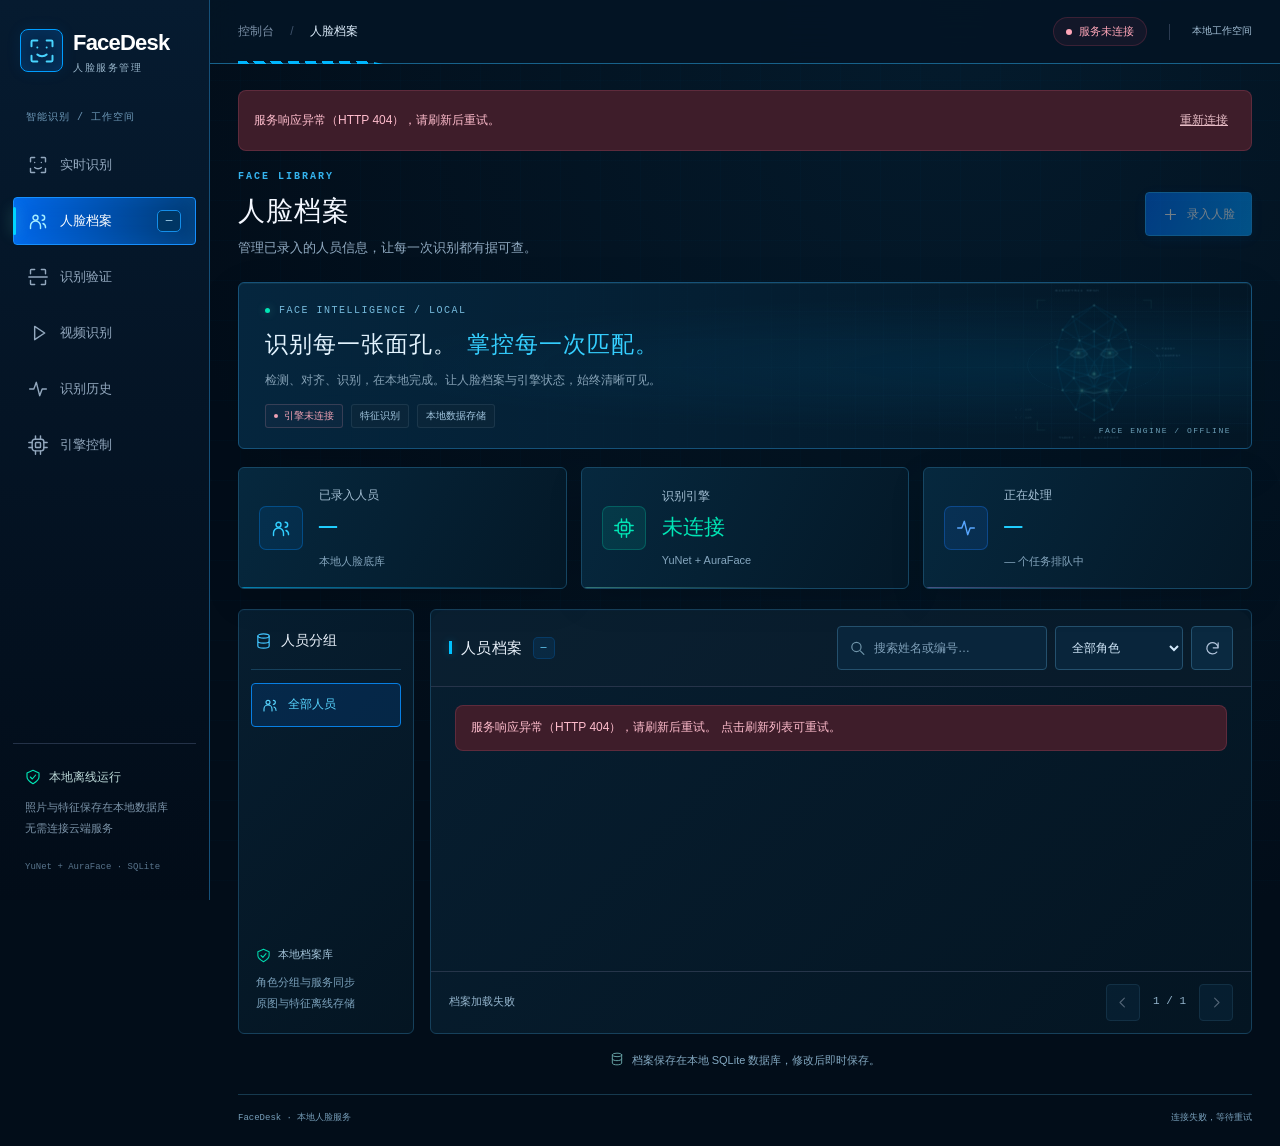
==== src/main/resources/static/index.html @ 6ed91e08 "feat: 完成人脸识别服务与视频实时录入功能" ====
<!doctype html>
<html lang="zh-CN">
<head>
  <meta charset="utf-8">
  <meta name="viewport" content="width=device-width, initial-scale=1">
  <meta name="color-scheme" content="dark">
  <title>FaceDesk · 人脸服务管理</title>
  <link rel="icon" href="data:image/svg+xml,%3Csvg xmlns='http://www.w3.org/2000/svg' viewBox='0 0 40 40'%3E%3Crect width='40' height='40' rx='12' fill='%230f766e'/%3E%3Cpath d='M10 16v-6h6m8 0h6v6m0 8v6h-6m-8 0h-6v-6' fill='none' stroke='white' stroke-width='3'/%3E%3C/svg%3E">
  <link rel="stylesheet" href="./styles.css">
  <link rel="stylesheet" href="./console.css">
  <link rel="stylesheet" href="./platform.css">
  <script src="./app.js" defer></script>
  <script src="./video.js" defer></script>
  <script src="./history.js" defer></script>
  <script src="./live.js" defer></script>
  <script src="./person.js" defer></script>
</head>
<body data-engine="CONNECTING">
<a class="skip-link" href="#main">跳转到主要内容</a>
<svg class="sprite" xmlns="http://www.w3.org/2000/svg" aria-hidden="true"><defs>
  <symbol id="i-face" viewBox="0 0 24 24"><path d="M8 3H4a1 1 0 0 0-1 1v4m13-5h4a1 1 0 0 1 1 1v4M3 16v4a1 1 0 0 0 1 1h4m8 0h4a1 1 0 0 0 1-1v-4M8 9h.01M16 9h.01M8 15c2 2 6 2 8 0"/></symbol>
  <symbol id="i-users" viewBox="0 0 24 24"><circle cx="9" cy="8" r="3"/><path d="M3 21v-3a6 6 0 0 1 12 0v3m2-16a3 3 0 0 1 0 6m1 4a5 5 0 0 1 3 5"/></symbol>
  <symbol id="i-chip" viewBox="0 0 24 24"><rect x="5" y="5" width="14" height="14" rx="3"/><path d="M9 1v4m6-4v4M9 19v4m6-4v4M1 9h4m-4 6h4m14-6h4m-4 6h4"/><rect x="9" y="9" width="6" height="6" rx="1"/></symbol>
  <symbol id="i-scan" viewBox="0 0 24 24"><path d="M8 3H4a1 1 0 0 0-1 1v4m13-5h4a1 1 0 0 1 1 1v4M3 16v4a1 1 0 0 0 1 1h4m8 0h4a1 1 0 0 0 1-1v-4M1 12h22"/></symbol>
  <symbol id="i-plus" viewBox="0 0 24 24"><path d="M12 5v14M5 12h14"/></symbol>
  <symbol id="i-search" viewBox="0 0 24 24"><circle cx="10.5" cy="10.5" r="6.5"/><path d="m16 16 5 5"/></symbol>
  <symbol id="i-refresh" viewBox="0 0 24 24"><path d="M20 11a8 8 0 1 0-2 6M20 4v7h-7"/></symbol>
  <symbol id="i-edit" viewBox="0 0 24 24"><path d="m16 3 5 5-12 12-6 1 1-6L16 3Zm-3 3 5 5"/></symbol>
  <symbol id="i-trash" viewBox="0 0 24 24"><path d="M3 6h18M9 6V3h6v3M5 6l1 15h12l1-15M10 10v7m4-7v7"/></symbol>
  <symbol id="i-upload" viewBox="0 0 24 24"><path d="M12 16V3m-5 5 5-5 5 5M4 16v5h16v-5"/></symbol>
  <symbol id="i-x" viewBox="0 0 24 24"><path d="m6 6 12 12M6 18 18 6"/></symbol>
  <symbol id="i-arrow" viewBox="0 0 24 24"><path d="m9 5 7 7-7 7"/></symbol>
  <symbol id="i-check" viewBox="0 0 24 24"><path d="m5 12 4 4L19 6"/></symbol>
  <symbol id="i-info" viewBox="0 0 24 24"><circle cx="12" cy="12" r="9"/><path d="M12 11v6m0-10h.01"/></symbol>
  <symbol id="i-pause" viewBox="0 0 24 24"><path d="M8 5v14m8-14v14"/></symbol>
  <symbol id="i-play" viewBox="0 0 24 24"><path d="m8 4 12 8-12 8V4Z"/></symbol>
  <symbol id="i-db" viewBox="0 0 24 24"><ellipse cx="12" cy="5" rx="8" ry="3"/><path d="M4 5v14c0 4 16 4 16 0V5M4 12c0 4 16 4 16 0"/></symbol>
  <symbol id="i-activity" viewBox="0 0 24 24"><path d="M2 12h5l3-8 4 16 3-8h5"/></symbol>
  <symbol id="i-shield" viewBox="0 0 24 24"><path d="m12 2 9 4v6c0 5-9 10-9 10S3 17 3 12V6l9-4Z"/><path d="m8 12 3 3 5-6"/></symbol>
  <symbol id="face-mesh" viewBox="0 0 240 270">
    <g class="mesh-contours"><path d="M120 18 78 40 58 66 47 100 48 140 58 185 84 223 120 244 156 223 182 185 192 140 193 100 182 66 162 40Z"/><path d="m78 40 42 29 42-29M58 66l33 21 29-18 29 18 33-21M47 100l36 10 8-23 29 12 29-12 8 23 36-10M48 140l35-30 16-2 21 22 21-22 16 2 35 30M48 140l32 21 28-6 12-25 12 25 28 6 32-21M58 185l22-24 15 25 25-8 25 8 15-25 22 24M84 223l11-37 25 19 25-19 11 37M84 223l36-18 36 18M120 244v-39M78 40l13 47M162 40l-13 47M83 110l-3 51M157 110l3 51M99 108l9 47M141 108l-9 47M108 155l12 23 12-23M80 161l40 17 40-17M58 66l62-48 62 48"/><path d="m48 140 60 15M192 140l-60 15M58 185l37 1M182 185l-37 1M91 87l8 21M149 87l-8 21M120 69v30l-21 9m21-9 21 9"/></g>
    <g class="mesh-eyes"><path d="m73 113 10-10 16 1 8 10-11 7-14-1Zm60 1 8-10 16-1 10 10-9 7-14 1Z"/><path d="m108 155 12 7 12-7m-37 31 25 5 25-5"/></g>
    <g class="mesh-landmarks"><circle cx="89" cy="112" r="3"/><circle cx="151" cy="112" r="3"/><circle cx="120" cy="153" r="3"/><circle cx="96" cy="186" r="3"/><circle cx="144" cy="186" r="3"/></g>
    <g class="mesh-points"><circle cx="120" cy="18" r="2"/><circle cx="78" cy="40" r="2"/><circle cx="162" cy="40" r="2"/><circle cx="58" cy="66" r="2"/><circle cx="182" cy="66" r="2"/><circle cx="47" cy="100" r="2"/><circle cx="193" cy="100" r="2"/><circle cx="48" cy="140" r="2"/><circle cx="192" cy="140" r="2"/><circle cx="58" cy="185" r="2"/><circle cx="182" cy="185" r="2"/><circle cx="84" cy="223" r="2"/><circle cx="156" cy="223" r="2"/><circle cx="120" cy="244" r="2"/><circle cx="120" cy="69" r="2"/><circle cx="91" cy="87" r="2"/><circle cx="149" cy="87" r="2"/><circle cx="80" cy="161" r="2"/><circle cx="160" cy="161" r="2"/><circle cx="120" cy="205" r="2"/></g>
  </symbol>
</defs></svg>
<aside class="sidebar">
  <a href="#faces" class="brand"><span class="brand-mark"><svg><use href="#i-face"/></svg></span><span>FaceDesk<small>人脸服务管理</small></span></a>
  <div class="nav-caption">智能识别 / 工作空间</div>
  <nav aria-label="主要导航">
    <a href="#live" data-route="live" class="nav-item"><svg><use href="#i-face"/></svg><span>实时识别</span></a>
    <a href="#faces" data-route="faces" class="nav-item active"><svg><use href="#i-users"/></svg><span>人脸档案</span><span class="nav-count" id="nav-count">—</span></a>
    <a href="#verify" data-route="verify" class="nav-item"><svg><use href="#i-scan"/></svg><span>识别验证</span></a>
    <a href="#video" data-route="video" class="nav-item"><svg><use href="#i-play"/></svg><span>视频识别</span></a>
    <a href="#history" data-route="history" class="nav-item"><svg><use href="#i-activity"/></svg><span>识别历史</span></a>
    <a href="#engine" data-route="engine" class="nav-item"><svg><use href="#i-chip"/></svg><span>引擎控制</span></a>
  </nav>
  <div class="sidebar-foot"><div class="offline-mark"><svg><use href="#i-shield"/></svg><strong>本地离线运行</strong></div><p>照片与特征保存在本地数据库<br>无需连接云端服务</p><span class="version"><span data-engine-label>YuNet + AuraFace</span> · SQLite</span></div>
</aside>
<div class="workspace">
  <header class="topbar"><div class="breadcrumb">控制台 <span>/</span> <strong id="breadcrumb-name">人脸档案</strong></div><div class="topbar-right"><span id="connection" class="badge neutral"><i></i>正在连接</span><span class="local-label">本地工作空间</span></div></header>
  <main id="main" tabindex="-1">
    <div id="connection-error" class="notice error" role="alert" hidden><span id="connection-error-text"></span><button class="text-btn" id="retry-connection">重新连接</button></div>
    <section id="view-faces" class="view">
      <div class="page-heading"><div><div class="eyebrow">FACE LIBRARY</div><h1>人脸档案</h1><p>管理已录入的人员信息，让每一次识别都有据可查。</p></div><button class="btn primary" id="add-face"><svg><use href="#i-plus"/></svg>录入人脸</button></div>
      <section class="signal-deck" aria-label="本地人脸识别系统概览">
        <div class="signal-copy"><span class="signal-kicker"><i></i> FACE INTELLIGENCE / LOCAL</span><h2>识别每一张面孔。<br><span>掌控每一次匹配。</span></h2><p>检测、对齐、识别，在本地完成。<br>让人脸档案与引擎状态，始终清晰可见。</p><div class="signal-tags"><span><b></b><span id="hero-engine-state">正在连接引擎</span></span><span><span id="hero-dimensions">特征识别</span></span><span>本地数据存储</span></div></div>
        <div class="mesh-figure" aria-hidden="true"><div class="mesh-orbit orbit-one"></div><div class="mesh-orbit orbit-two"></div><div class="mesh-axis"></div><div class="mesh-brackets"></div><svg class="face-wire"><use href="#face-mesh"/></svg><div class="mesh-scan"></div><span class="mesh-label label-top">BIOMETRIC MESH</span><span class="mesh-label label-side">5-POINT<br>ALIGNMENT</span><span class="mesh-label label-bottom">YuNet <b>→</b> <span data-recognizer-label>AuraFace</span></span><span class="mesh-coordinate">X / 128<br>Y / 128</span></div>
        <span class="signal-corner" aria-hidden="true">FACE ENGINE / OFFLINE</span>
      </section>
      <div class="stats-grid">
        <article class="stat-card"><span class="stat-icon"><svg><use href="#i-users"/></svg></span><div><span class="stat-label">已录入人员</span><strong id="stat-total">—</strong><small>本地人脸底库</small></div></article>
        <article class="stat-card"><span class="stat-icon teal"><svg><use href="#i-chip"/></svg></span><div><span class="stat-label">识别引擎</span><strong class="stat-text" id="stat-state">连接中</strong><small><span data-engine-label>YuNet + AuraFace</span></small></div></article>
        <article class="stat-card"><span class="stat-icon blue"><svg><use href="#i-activity"/></svg></span><div><span class="stat-label">正在处理</span><strong id="stat-active">—</strong><small><span id="stat-queued">—</span> 个任务排队中</small></div></article>
      </div>
      <div class="archive-workbench">
      <aside class="archive-groups panel" aria-label="人员角色分组"><div class="group-heading"><svg><use href="#i-db"/></svg><h2>人员分组</h2></div><div id="group-filters"><button class="group-button active" type="button" data-role="" aria-pressed="true"><svg><use href="#i-users"/></svg>全部人员</button></div><div class="group-note"><svg><use href="#i-shield"/></svg><strong>本地档案库</strong><p>角色分组与服务同步<br>原图与特征离线存储</p></div></aside>
      <section class="library panel" aria-label="人员列表">
        <div class="panel-toolbar"><div class="panel-title"><h2>人员档案</h2><span id="list-count" class="count-chip">—</span></div><div class="filters"><label class="search-field"><svg><use href="#i-search"/></svg><span class="sr-only">搜索姓名或编号</span><input id="face-search" type="search" placeholder="搜索姓名或编号…" maxlength="128"></label><label><span class="sr-only">筛选角色</span><select id="role-filter"><option value="">全部角色</option></select></label><button class="btn icon-btn" id="refresh-faces" aria-label="刷新人员列表" title="刷新列表"><svg><use href="#i-refresh"/></svg></button></div></div>
        <div id="face-list-error" class="notice error" role="alert" hidden></div>
        <div id="face-grid" class="face-grid" aria-live="polite" aria-busy="true"></div>
        <div id="face-empty" class="empty-state" hidden><span class="empty-symbol"><svg><use href="#i-users"/></svg></span><h3 id="empty-title">还没有人脸档案</h3><p id="empty-copy">录入一张清晰的单人照片，建立第一份人员档案。</p><button class="btn primary" id="empty-add"><svg><use href="#i-plus"/></svg>录入第一张人脸</button></div>
        <div class="pagination"><span id="page-summary">正在加载档案…</span><div><button class="btn icon-btn" id="prev-page" aria-label="上一页" disabled><svg class="rotate"><use href="#i-arrow"/></svg></button><span id="page-number">1 / 1</span><button class="btn icon-btn" id="next-page" aria-label="下一页" disabled><svg><use href="#i-arrow"/></svg></button></div></div>
      </section>
      </div>
      <div class="bottom-note"><svg><use href="#i-db"/></svg>档案保存在本地 SQLite 数据库，修改后即时保存。</div>
    </section>
    <section id="view-engine" class="view" hidden>
      <div class="page-heading"><div><div class="eyebrow">ENGINE CENTER</div><h1>引擎控制</h1><p>查看服务运行状态，管理识别任务与本地模型。</p></div><button class="btn" id="refresh-engine"><svg><use href="#i-refresh"/></svg>刷新状态</button></div>
      <div class="engine-layout">
        <section class="panel engine-main"><div class="engine-hero"><span class="engine-emblem"><svg><use href="#i-chip"/></svg></span><div><span class="eyebrow">RECOGNITION ENGINE</span><h2><span data-engine-label>YuNet + AuraFace</span></h2><p>人脸检测 · 五点对齐 · 特征识别</p></div><span id="engine-state-badge" class="badge neutral">连接中</span></div><div class="engine-description"><h3 id="engine-state-title">正在读取引擎状态</h3><p id="engine-state-description">状态会每 5 秒自动更新。</p></div><div id="engine-last-error" class="notice error" hidden></div><div class="engine-actions"><button class="btn primary" id="toggle-engine" disabled><svg><use href="#i-pause"/></svg><span>暂停识别</span></button><button class="btn" id="reload-engine" disabled><svg><use href="#i-refresh"/></svg>重载模型</button></div><div class="soft-note"><svg><use href="#i-info"/></svg><span>暂停会停止接收新的识别任务，已有任务完成后进入暂停状态。查询、编辑姓名和删除档案仍可使用。</span></div><div class="engine-timestamps"><span>服务启动 <strong id="engine-started">—</strong></span><span>状态更新 <strong id="engine-changed">—</strong></span></div></section>
        <section class="panel workload"><div class="section-heading"><h2>任务负载</h2><span class="live-label"><i></i>实时</span></div><div class="load-numbers"><div><strong id="engine-active">—</strong><span>正在处理</span></div><div><strong id="engine-queued">—</strong><span>等待处理</span></div></div><div class="load-label"><span>推理实例使用</span><strong id="worker-count">—</strong></div><div class="load-track"><div id="worker-load"></div></div><dl class="compact-details"><div><dt>在途任务上限</dt><dd id="engine-limit">—</dd></div><div><dt>本次启动已完成任务</dt><dd id="engine-completed">—</dd></div><div><dt>底库人员</dt><dd id="engine-people">—</dd></div></dl></section>
        <section class="panel configuration"><div class="section-heading"><h2>识别策略</h2><span class="subtle">当前配置</span></div><div class="config-values"><div><span>最低相似度</span><strong id="engine-threshold">—</strong></div><div><span>候选最小分差</span><strong id="engine-margin">—</strong></div><div><span>最小人脸短边</span><strong id="engine-min-size">—</strong></div></div><p class="section-note">只接受满足阈值、且与第二名分差足够大的唯一候选。多人照片会被拒绝。</p></section>
        <section class="panel model-details"><div class="section-heading"><h2>模型与存储</h2><span class="count-chip">离线</span></div><dl class="compact-details"><div><dt>检测模型</dt><dd id="detector-model">—</dd></div><div><dt>识别模型</dt><dd id="recognizer-model">—</dd></div><div><dt>数据库</dt><dd id="database-path">—</dd></div></dl><details class="fingerprint"><summary>查看模型指纹</summary><code id="feature-space">—</code></details></section>
      </div>
    </section>
    <section id="view-verify" class="view" hidden>
      <div class="page-heading"><div><div class="eyebrow">IDENTITY CHECK</div><h1>识别验证</h1><p>上传一张照片，检索本地底库中的匹配人员。</p></div><span class="badge neutral">1:N 人脸识别</span></div>
      <div class="verify-layout"><form id="verify-form" class="panel verify-panel"><div class="section-heading"><h2>待识别照片</h2></div><label class="upload-zone verify-upload" id="verify-upload" for="verify-file"><img id="verify-preview" alt="待识别照片预览" hidden><span class="upload-content"><span class="upload-icon"><svg><use href="#i-upload"/></svg></span><strong>选择或拖入一张照片</strong><small>JPG / PNG，最大 10 MB，照片中仅有一张脸</small></span><input type="file" id="verify-file" accept="image/jpeg,image/png"></label><label class="field">检索角色<select id="verify-role"><option value="">全部角色</option></select></label><div id="verify-error" class="notice error" role="alert" hidden></div><button class="btn primary full" id="verify-submit" type="submit"><svg><use href="#i-scan"/></svg>开始识别</button><p class="section-note">相似度阈值使用服务端当前配置。照片仅用于本次验证，不会录入底库。</p></form><section class="panel verify-result-panel"><div class="section-heading"><h2>识别结果</h2><span id="verify-duration" class="subtle"></span></div><div id="verify-result" class="result-placeholder"><span class="empty-symbol"><svg><use href="#i-scan"/></svg></span><h3>等待开始识别</h3><p>选择照片后，匹配结果会显示在这里。</p></div></section></div>
    </section>
    <section id="view-video" class="view" hidden>
      <div class="page-heading"><div><div class="eyebrow">VIDEO / MULTI-FACE RECOGNITION</div><h1>视频人脸识别工作台</h1><p>逐帧检测多人画面，提取人脸抓拍并检索本地人员底库。</p></div><span class="badge neutral">本地离线处理</span></div>
      <div class="video-layout">
        <section class="panel video-monitor"><div class="section-heading"><h2>视频预览</h2><span class="subtle">VIDEO SOURCE</span></div>
          <div class="video-stage"><video id="video-preview" controls preload="metadata" playsinline aria-label="待识别视频预览"></video><canvas id="video-overlay" aria-hidden="true"></canvas><div id="video-placeholder"><svg><use href="#i-play"/></svg><strong>选择一段视频，开始发现每一张面孔</strong><p>逐帧处理 · 多人检测 · 本地底库匹配</p></div></div>
          <form id="video-form"><label class="field">视频文件<input id="video-file" type="file" accept="video/*,.avi,.mp4,.mov,.mkv,.webm" required></label><label class="field">检索角色<select id="video-role"><option value="">全部角色</option></select></label><div class="video-actions"><button class="btn primary" id="video-start" type="submit"><svg><use href="#i-scan"/></svg>开始逐帧识别</button><button class="btn" id="video-cancel" type="button" disabled>取消处理</button></div></form>
          <div id="video-error" class="notice error" role="alert" hidden></div>
          <p class="section-note">最大 500 MB，单任务最长处理 30 分钟。支持格式取决于本机解码器；无法解码时请转换为 MJPEG AVI。不会自动录入底库。</p>
        </section>
        <aside class="panel video-overview"><div class="section-heading"><h2>处理概览</h2><span class="badge neutral" id="video-state">等待上传</span></div><p id="video-filename" class="video-filename">尚未选择视频</p><div class="video-progress-copy"><span id="video-progress-label" role="status" aria-live="polite">选择视频后开始识别</span><strong id="video-progress-value">—</strong></div><progress id="video-progress" value="0" max="100" aria-label="视频识别进度"></progress><div class="video-metrics"><div><span>已处理帧数</span><strong id="video-frames">0</strong></div><div><span>检测人脸次数</span><strong id="video-total">0</strong></div><div><span>匹配成功次数</span><strong id="video-matched">0</strong></div><div><span>已匹配人员数</span><strong id="video-people">0</strong></div><div><span>未匹配次数</span><strong id="video-unknown">0</strong></div><div><span>人脸过小次数</span><strong id="video-small">0</strong></div></div><div class="soft-note"><svg><use href="#i-info"/></svg><span>同一人在不同帧重复出现会保留每次抓拍。过小人脸仅保留抓拍；遮挡、模糊或侧脸可能漏检，无法保证找出视频中的所有人脸。</span></div><p class="section-note">最近 4 个任务的结果临时保留，完成后 1 小时清理，重启服务后失效。请及时导出。</p></aside>
      </div>
      <section class="panel video-results"><div class="panel-toolbar"><div class="panel-title"><h2>人脸抓拍与匹配结果</h2><span class="count-chip" id="video-result-count">0 次</span></div><div class="video-actions"><button class="btn" id="video-retry" type="button" hidden>刷新任务</button><a class="btn" id="video-export" hidden download="video-faces.csv"><svg><use href="#i-upload"/></svg>导出 CSV</a></div></div><p class="section-note video-results-note">按视频时间顺序展示每次检测。点击时间点可定位原视频；未匹配抓拍可点击“录入档案”。历史结果保留当时的识别判定。</p><div id="video-results-empty" class="empty-state"><span class="empty-symbol"><svg><use href="#i-scan"/></svg></span><h3>等待人脸抓拍</h3><p>处理开始后，这里会显示检测到的人脸和识别结果。</p></div><div id="video-result-grid" class="video-result-grid" aria-live="polite"></div><div class="pagination"><span id="video-page-summary">暂无结果</span><div><button class="btn icon-btn" id="video-prev" aria-label="上一页抓拍" disabled><svg class="rotate"><use href="#i-arrow"/></svg></button><span id="video-page">1 / 1</span><button class="btn icon-btn" id="video-next" aria-label="下一页抓拍" disabled><svg><use href="#i-arrow"/></svg></button></div></div></section>
    </section>
    <section id="view-history" class="view" hidden>
      <div class="page-heading"><div><div class="eyebrow">RECOGNITION / EVENT ARCHIVE</div><h1>识别历史</h1><p>回溯照片与视频识别，保留每一次匹配的现场与结果。</p></div><button class="btn" id="history-refresh" type="button"><svg><use href="#i-refresh"/></svg>刷新记录</button></div>
      <div class="history-stats"><article class="stat-card"><div><span class="stat-label">筛选范围内记录</span><strong id="history-total">—</strong></div><svg><use href="#i-db"/></svg></article><article class="stat-card"><div><span class="stat-label">匹配成功</span><strong id="history-matched">—</strong></div><svg><use href="#i-check"/></svg></article><article class="stat-card"><div><span class="stat-label">未匹配 / 无可识别人脸</span><strong id="history-unmatched">—</strong></div><svg><use href="#i-scan"/></svg></article><article class="stat-card"><div><span class="stat-label">识别或任务异常</span><strong id="history-errors">—</strong></div><svg><use href="#i-info"/></svg></article></div>
      <section class="panel"><form id="history-filters" class="history-filters"><label class="field">开始时间<input type="datetime-local" id="history-from"></label><label class="field">结束时间<input type="datetime-local" id="history-to"></label><label class="field">识别来源<select id="history-source"><option value="">全部来源</option><option value="IMAGE">照片识别</option><option value="VIDEO">视频识别</option></select></label><label class="field">识别结果<select id="history-status"><option value="">全部结果</option><option value="MATCHED">已匹配</option><option value="UNKNOWN">未匹配</option><option value="TOO_SMALL">人脸过小</option><option value="NO_FACE">未检测到人脸</option><option value="ERROR">识别异常</option><option value="PROCESSING">任务处理中</option><option value="COMPLETED">任务完成</option><option value="CANCELLED">任务已取消</option></select></label><label class="field history-search">人员 / 视频文件<input id="history-search" type="search" maxlength="128" placeholder="搜索姓名、编号或文件名"></label><input type="hidden" id="history-task"><div class="history-filter-actions"><button class="btn primary" id="history-query" type="submit"><svg><use href="#i-search"/></svg>查询</button><button class="btn" id="history-reset" type="button">重置</button><button class="btn" id="history-export" type="button"><svg><use href="#i-upload"/></svg>导出 CSV</button></div></form><div id="history-task-scope" class="history-scope" hidden><span>正在查看同一视频任务的记录</span><button class="btn" id="history-clear-task" type="button">退出任务筛选</button></div>
        <div id="history-error" class="notice error history-notice" role="alert" hidden></div><div id="history-loading" class="history-loading" role="status" hidden>正在读取识别历史…</div>
        <div class="history-table-scroll"><table class="history-table"><caption class="sr-only">识别历史记录，按识别发生时间倒序排列</caption><thead><tr><th scope="col">识别时间</th><th scope="col">来源</th><th scope="col">人脸抓拍</th><th scope="col">人员信息</th><th scope="col">识别结果</th><th scope="col">相似度</th><th scope="col">操作</th></tr></thead><tbody id="history-rows"></tbody></table></div><div class="empty-state" id="history-empty" hidden><span class="empty-symbol"><svg><use href="#i-activity"/></svg></span><h3>暂无识别记录</h3><p>新增照片或视频识别后会自动保存记录；也可以调整筛选条件。</p></div><div class="pagination"><span id="history-summary">等待查询</span><div><button class="btn icon-btn" id="history-prev" type="button" aria-label="上一页历史记录" disabled><svg class="rotate"><use href="#i-arrow"/></svg></button><span id="history-page">1 / 1</span><button class="btn icon-btn" id="history-next" type="button" aria-label="下一页历史记录" disabled><svg><use href="#i-arrow"/></svg></button></div></div>
      </section><p class="section-note history-note">历史保存在本地 SQLite，服务重启后仍保留。视频任务概览与逐帧人脸检测分别记账；同一人会有多次抓拍。旧版本的识别结果无法补录。</p>
    </section>
    <section id="view-live" class="view" hidden>
      <div class="page-heading"><div><div class="eyebrow">LIVE VISION / CAMERA WORKSPACE</div><h1>实时摄像头识别</h1><p>连接 USB 或 RTSP 摄像头，在实时画面中检测并识别多张人脸。</p></div><span class="badge neutral" id="live-state"><i></i>未连接</span></div>
      <div class="live-layout"><section class="panel live-monitor"><div class="section-heading"><h2 id="live-monitor-name">摄像头画面</h2><span class="live-label"><i></i><span id="live-frame-label">等待摄像头</span></span></div><div class="live-stage" id="live-stage"><video id="live-usb-video" autoplay muted playsinline aria-label="USB 摄像头实时画面" hidden></video><img id="live-rtsp-image" alt="RTSP 摄像头最新识别画面" hidden><canvas id="live-overlay" aria-hidden="true"></canvas><div class="live-placeholder" id="live-placeholder"><svg><use href="#i-scan"/></svg><h3>让每一张面孔，即时可见</h3><p>选择摄像头来源，开始实时人脸识别</p><span>USB CAMERA / RTSP STREAM</span></div></div><div class="live-monitor-footer"><span id="live-timestamp">尚未接收画面</span><span>USB 目标 10 帧/秒 · RTSP 2 帧/秒 · 不积压旧帧</span></div><div id="live-error" class="notice error" role="alert" hidden></div></section>
      <aside class="panel live-controls"><div class="section-heading"><h2>摄像头连接</h2><span class="subtle">SOURCE CONFIG</span></div><form id="live-form"><fieldset class="live-source-options"><legend class="sr-only">摄像头来源</legend><label><input type="radio" name="live-source" value="USB" checked><span><svg><use href="#i-chip"/></svg>USB 摄像头</span></label><label><input type="radio" name="live-source" value="RTSP"><span><svg><use href="#i-activity"/></svg>RTSP 摄像头</span></label></fieldset><label class="field">摄像头名称<input id="live-name" maxlength="64" placeholder="例如：入口摄像头" autocomplete="off"></label><div id="live-usb-settings"><label class="field">本机视频设备<select id="live-device"><option value="">默认摄像头</option></select></label><button class="text-btn live-devices-refresh" type="button" id="live-refresh-devices">刷新设备列表</button><p class="section-note">连接打开网页的电脑上的 USB 摄像头。首次启动时，请允许浏览器访问摄像头。</p></div><div id="live-rtsp-settings" hidden><label class="field">RTSP 地址<input type="password" id="live-rtsp-url" maxlength="2048" placeholder="rtsp://用户名:密码@摄像头IP:554/路径" autocomplete="off" spellcheck="false"></label><button type="button" class="text-btn" id="live-show-url" aria-pressed="false">显示地址</button><p class="section-note">直接输入摄像头的 RTSP 地址，由服务器通过 TCP 连接。特殊字符需 URL 编码，连接地址不写入历史。</p><p class="live-decoder" id="live-decoder-status">服务器解码器：等待检查</p></div><label class="field">检索角色<select id="live-role"><option value="">全部角色</option></select></label><div class="live-actions"><button class="btn primary full" id="live-start" type="submit"><svg><use href="#i-play"/></svg>连接并开始识别</button><button class="btn full" id="live-stop" type="button" disabled><svg><use href="#i-pause"/></svg>停止识别</button></div></form><div class="soft-note"><svg><use href="#i-shield"/></svg><span>同一已知人员每 10 秒至多保存一次抓拍；未匹配人脸按画面分区采样保存。离开此工作台会停止连接。</span></div><a class="live-history-link" href="#history">查看识别历史 <span>↗</span></a></aside></div>
      <div class="live-stats"><article class="stat-card"><div><span class="stat-label">已识别画面</span><strong id="live-frames">0</strong></div><svg><use href="#i-play"/></svg></article><article class="stat-card"><div><span class="stat-label">检测人脸次数</span><strong id="live-faces">0</strong></div><svg><use href="#i-users"/></svg></article><article class="stat-card"><div><span class="stat-label">匹配成功次数</span><strong id="live-matched">0</strong></div><svg><use href="#i-check"/></svg></article><article class="stat-card"><div><span class="stat-label">已存历史抓拍</span><strong id="live-history-count">0</strong></div><svg><use href="#i-db"/></svg></article></div>
      <section class="panel live-captures"><div class="panel-toolbar"><div class="panel-title"><h2>实时人脸抓拍</h2><span class="count-chip">最近 12 次检测</span></div><span class="subtle">匹配分数为余弦相似度</span></div><p class="section-note video-results-note">未匹配抓拍可点击“录入档案”。悬停或聚焦抓拍列表时暂停列表更新，实时识别继续。</p><div class="empty-state" id="live-captures-empty"><span class="empty-symbol"><svg><use href="#i-face"/></svg></span><h3>等待人脸进入画面</h3><p>摄像头连接后，这里会显示实时抓拍与匹配结果。</p></div><div id="live-capture-grid" class="video-result-grid"></div></section><p class="section-note live-note">USB 访问要求 HTTPS 或 localhost。实际识别频率取决于推理耗时与网络；RTSP 显示最新已识别画面。遮挡、模糊或人脸过小可能导致漏检。</p>
    </section>
    <section class="view" id="view-person" hidden><div class="page-heading"><div><div class="eyebrow">PERSON / REFERENCE LIBRARY</div><h1 id="person-title">人员档案详情</h1><p>查看档案与关联识别记录，补充不同角度、光照的参考照片。</p></div><a class="btn" href="#faces">返回档案列表</a></div><div class="notice error" id="person-error" role="alert" hidden></div><div id="person-content" hidden><div class="person-layout"><section class="panel person-portrait"><div class="section-heading"><h2>档案主照片</h2><button class="btn" id="person-edit" type="button">编辑档案</button></div><img id="person-image" alt="人员档案主照片"><div class="person-face-crop"><canvas id="person-crop" hidden></canvas><p id="person-crop-note">正在读取人脸区域…</p></div></section><section class="panel person-metadata"><div class="section-heading"><h2>档案信息</h2><span class="badge neutral" id="person-sample-count">—</span></div><dl id="person-fields"></dl><div class="soft-note"><svg><use href="#i-info"/></svg><span>建议补充 2～4 张同一人员的清晰照片，覆盖正脸、轻微侧脸及当前摄像头光照。每张须单人、无遮挡；不会降低匹配阈值。</span></div></section></div><section class="panel person-references"><div class="panel-toolbar"><div class="panel-title"><h2>附加参考照片</h2></div><form id="person-reference-form"><label><span class="sr-only">选择参考照片</span><input id="person-reference-file" type="file" accept="image/jpeg,image/png" required></label><button class="btn primary" id="person-reference-submit" type="submit">添加参考照片</button></form></div><p class="section-note person-note">含主照片最多 5 张。新增照片须通过单人检测及与已有样本的相似度校验；更换主照片会清空附加照片。</p><div id="person-reference-grid" class="person-reference-grid"></div></section><section class="panel person-history"><div class="panel-toolbar"><div class="panel-title"><h2>关联识别历史</h2></div><span class="subtle">按角色与编号精确关联</span></div><div id="person-history-rows"></div><div class="pagination"><span id="person-history-summary">—</span><div><button class="btn" id="person-history-prev" type="button">上一页</button><span id="person-history-page">—</span><button class="btn" id="person-history-next" type="button">下一页</button></div></div></section></div></section>
    <footer class="page-footer"><span>FaceDesk · 本地人脸服务</span><span id="last-sync">等待服务连接</span></footer>
  </main>
</div>
<dialog id="face-dialog" aria-labelledby="face-dialog-title"><form id="face-form"><div class="dialog-heading"><div><div class="eyebrow">PERSON PROFILE</div><h2 id="face-dialog-title">录入人脸</h2></div><button type="button" class="btn icon-btn" data-close="face-dialog" aria-label="关闭录入窗口"><svg><use href="#i-x"/></svg></button></div><div class="dialog-body"><label class="upload-zone profile-upload" id="profile-upload" for="profile-file"><img id="profile-preview" alt="人员照片预览" hidden><span class="upload-content"><span class="upload-icon"><svg><use href="#i-upload"/></svg></span><strong>上传人脸照片</strong><small>JPG / PNG · 最大 10 MB</small></span><input type="file" id="profile-file" accept="image/jpeg,image/png"></label><div class="profile-fields"><label class="field">姓名<input id="profile-name" name="name" maxlength="128" placeholder="输入人员姓名" autocomplete="off"></label><label class="field">人员角色 <span class="required">*</span><select id="profile-role" name="role" required></select></label><label class="field">人员编号 <span class="required">*</span><input id="profile-code" name="code" required maxlength="128" placeholder="输入唯一编号" autocomplete="off"></label><p id="profile-hint" class="section-note">使用清晰的单人照片。同角色、同编号会更新已有档案。</p></div></div><div id="profile-error" class="notice error" role="alert" hidden></div><div class="dialog-footer"><button type="button" class="btn" data-close="face-dialog">取消</button><button class="btn primary" type="submit" id="profile-submit">保存档案</button></div></form></dialog>
<dialog id="confirm-dialog" class="confirm-dialog" aria-labelledby="confirm-title"><div class="dialog-heading"><h2 id="confirm-title">确认操作</h2><button class="btn icon-btn" data-close="confirm-dialog" aria-label="关闭确认窗口"><svg><use href="#i-x"/></svg></button></div><p id="confirm-message"></p><div id="confirm-error" class="notice error" role="alert" hidden></div><div class="dialog-footer"><button class="btn" data-close="confirm-dialog">取消</button><button class="btn danger" id="confirm-submit">确认删除</button></div></dialog>
<dialog id="history-dialog" aria-labelledby="history-dialog-title"><div class="dialog-heading"><div><div class="eyebrow">RECOGNITION SNAPSHOT</div><h2 id="history-dialog-title">识别记录详情</h2></div><button class="btn icon-btn" data-close="history-dialog" aria-label="关闭历史详情"><svg><use href="#i-x"/></svg></button></div><div class="history-detail-layout"><div class="history-detail-photo"><img id="history-detail-image" alt="识别时的人脸抓拍" hidden><span id="history-detail-no-photo">此记录没有人脸抓拍</span></div><dl id="history-detail-fields"></dl></div><div class="dialog-footer"><button class="btn" id="history-related" type="button" hidden>查看该视频全部记录</button><button class="btn" data-close="history-dialog" type="button">关闭</button></div></dialog>
<div id="toast" class="toast" role="status" aria-live="polite" hidden><svg><use href="#i-check"/></svg><span></span></div>
</body>
</html>
---- src/main/resources/static/styles.css ----
:root{--primary:#0f766e;--primary-hover:#115e59;--primary-soft:#eaf6f3;--ink:#172b30;--muted:#63777b;--line:#e3e9e8;--bg:#f5f7f7;--surface:#fff;--danger:#b93838;--danger-soft:#fdf0ef;--sidebar:#132d31;--radius:14px;--shadow:0 3px 12px #19372d05;font-family:"Segoe UI","Microsoft YaHei","PingFang SC",sans-serif;color:var(--ink);font-size:14px;line-height:1.6;font-synthesis:none}
*{box-sizing:border-box}body{margin:0;background:var(--bg)}button,input,select{font:inherit}button,a,input,select{ -webkit-tap-highlight-color:transparent}button,a,select{touch-action:manipulation}button,a{cursor:pointer}button:disabled{cursor:not-allowed;opacity:.45}a{color:inherit;text-decoration:none}svg{width:20px;height:20px;stroke:currentColor;fill:none;stroke-width:1.7;stroke-linecap:round;stroke-linejoin:round;flex-shrink:0}[hidden]{display:none!important}h1,h2,h3,p{margin:0}h1{font-size:30px;line-height:1.3;letter-spacing:-.8px;font-weight:650}h2{font-size:16px;font-weight:650}h3{font-size:17px}button:focus-visible,a:focus-visible,summary:focus-visible,.upload-zone:focus-within{outline:3px solid #5caeaa;outline-offset:4px}input:focus,select:focus{outline:0;border-color:var(--primary);box-shadow:0 0 0 3px #0f766e14}.sr-only{position:absolute;width:1px;height:1px;overflow:hidden;clip:rect(0,0,0,0);white-space:nowrap}.sprite{position:absolute;width:0;height:0;overflow:hidden}.skip-link{position:fixed;left:20px;top:-100px;z-index:100;background:var(--primary);color:white;padding:12px 20px;border-radius:8px}.skip-link:focus{top:12px}
.sidebar{position:fixed;inset:0 auto 0 0;width:232px;background:var(--sidebar);color:#d7e4e2;display:flex;flex-direction:column;padding:32px 18px 24px;z-index:10}.brand{display:flex;align-items:center;gap:12px;padding:0 12px;color:#fff;font-size:23px;font-weight:650;letter-spacing:-.6px}.brand-mark{width:43px;height:43px;border-radius:13px;background:#d1f2e4;color:#125d52;display:grid;place-items:center}.brand-mark svg{width:28px;height:28px}.brand small{display:block;font-size:11px;font-weight:400;color:#a5bebb;letter-spacing:1.4px;margin-top:0}.nav-caption{font-size:11px;color:#809e9b;padding:42px 14px 12px;letter-spacing:1.5px}.nav-item{display:flex;gap:12px;align-items:center;min-height:48px;padding:12px 14px;border-radius:9px;margin-bottom:8px;color:#b4c8c5;transition:background .18s,color .18s}.nav-item:hover{background:#ffffff0a;color:white}.nav-item.active{background:#285048;color:#e5fff1}.nav-item.active svg{color:#9cdfb9}.nav-count{margin-left:auto;min-width:24px;text-align:center;background:#ffffff10;border-radius:5px;color:#d8eddf;font-size:11px;padding:1px 5px}.sidebar-foot{margin-top:auto;padding:24px 12px 0;border-top:1px solid #ffffff12}.offline-mark{display:flex;gap:8px;align-items:center;font-size:12px;color:#c1d9d1}.offline-mark svg{width:16px;height:16px;color:#8bc5ae}.sidebar-foot p{font-size:11px;line-height:1.9;color:#8daaa6;margin:10px 0 14px}.version{font-size:10px;color:#809e9b}.workspace{margin-left:232px;min-height:100vh}.topbar{height:76px;border-bottom:1px solid var(--line);padding:0 38px;display:flex;align-items:center;justify-content:space-between;background:#ffffffd9}.breadcrumb{font-size:12px;color:var(--muted)}.breadcrumb span{margin:0 13px;color:#afbfbd}.breadcrumb strong{font-weight:500;color:var(--ink)}.topbar-right{display:flex;align-items:center;gap:22px}.local-label{font-size:12px;color:var(--muted);padding-left:22px;border-left:1px solid var(--line)}.badge{display:inline-flex;align-items:center;gap:7px;border-radius:24px;font-size:11px;font-weight:550;padding:5px 11px;white-space:nowrap}.badge i,.live-label i{width:6px;height:6px;border-radius:50%;background:currentColor}.badge.success{background:#eaf6ee;color:#237347}.badge.warning{background:#fff4dc;color:#8b5f11}.badge.error{background:var(--danger-soft);color:var(--danger)}.badge.neutral{background:#edf1f1;color:#657a7c}main{max-width:1592px;margin:0 auto;padding:36px 38px 24px;outline:none}.page-heading{display:flex;align-items:center;justify-content:space-between;gap:20px;margin-bottom:28px}.eyebrow{color:#829692;font-size:10px;letter-spacing:1.7px;font-weight:650;margin-bottom:9px}.page-heading p{font-size:13px;color:var(--muted);margin-top:10px}.btn{display:inline-flex;align-items:center;justify-content:center;gap:8px;min-height:42px;padding:9px 16px;border:1px solid #dce4e2;border-radius:8px;background:white;color:#405a5e;font-weight:550;font-size:12px;white-space:nowrap;transition:background .18s,border-color .18s,box-shadow .18s}.btn:hover:not(:disabled){background:#f2f6f5;border-color:#b9cdca}.btn.primary{background:var(--primary);border-color:var(--primary);color:#fff;box-shadow:0 3px 6px #0f766e12}.btn.primary:hover:not(:disabled){background:var(--primary-hover);border-color:var(--primary-hover)}.btn.danger{background:var(--danger);border-color:var(--danger);color:white}.btn.danger:hover:not(:disabled){background:#9d2c2c}.btn svg{width:17px;height:17px}.btn.icon-btn{width:42px;min-width:42px;padding:9px}.btn.full{width:100%}.text-btn{border:0;background:none;color:inherit;padding:8px;text-decoration:underline}.rotate{transform:rotate(180deg)}.stats-grid{display:grid;grid-template-columns:repeat(3,minmax(0,1fr));gap:18px;margin-bottom:28px}.stat-card{background:white;border:1px solid var(--line);border-radius:var(--radius);padding:22px 24px;display:flex;align-items:flex-start;gap:18px;box-shadow:var(--shadow)}.stat-icon{background:#f1f5f3;color:#627970;width:44px;height:44px;display:grid;place-items:center;border-radius:12px}.stat-icon.teal{color:var(--primary);background:var(--primary-soft)}.stat-icon.blue{color:#467da2;background:#edf4fa}.stat-label{display:block;font-size:11px;color:var(--muted);margin-top:1px}.stat-card strong{display:block;font-size:31px;line-height:1.4;font-weight:600;font-variant-numeric:tabular-nums;margin:3px 0}.stat-card strong.stat-text{font-size:23px;line-height:1.9}.stat-card small{font-size:10px;color:#859792}.panel{background:var(--surface);border:1px solid var(--line);border-radius:var(--radius);box-shadow:var(--shadow);min-width:0}.panel-toolbar{padding:23px 24px;border-bottom:1px solid var(--line);display:flex;align-items:center;justify-content:space-between;gap:20px}.panel-title{display:flex;align-items:center;gap:10px}.count-chip{background:#f0f4f3;color:#687e78;font-size:10px;border-radius:5px;padding:2px 7px;white-space:nowrap}.filters{display:flex;align-items:center;gap:10px}.search-field{display:flex;align-items:center;position:relative}.search-field svg{position:absolute;left:12px;width:17px;color:#849691}.search-field input{padding-left:36px;width:230px}input,select{border:1px solid #dfe6e4;border-radius:8px;min-height:42px;padding:9px 12px;background:white;color:#304b4e;font-size:12px;transition:border-color .18s,box-shadow .18s}input::placeholder{color:#93a29d}select{min-width:128px;padding-right:28px}input[readonly]{background:#f3f6f5;color:#728881}.face-grid{display:grid;grid-template-columns:repeat(4,minmax(0,1fr));gap:18px;padding:24px;min-height:220px}.face-card{border:1px solid #e4eae7;border-radius:11px;overflow:hidden;transition:border-color .18s,box-shadow .18s;min-width:0}.face-card:hover{border-color:#afcec2;box-shadow:0 4px 12px #19372d09}.face-photo{height:156px;background:#f0f4f1;position:relative;display:flex;align-items:center;justify-content:center;overflow:hidden}.face-photo img{width:100%;height:100%;object-fit:contain}.face-photo .photo-fallback{width:36px;height:36px;color:#a4b6ae}.face-photo .role-tag{position:absolute;left:10px;top:10px;max-width:calc(100% - 20px);background:#ffffffeb;backdrop-filter:blur(6px);border:1px solid #e0e9e2;color:#4c695c;font-size:10px;line-height:1.5;padding:3px 8px;border-radius:5px}.face-info{padding:14px 14px 10px}.face-info h3{font-size:14px;font-weight:600;white-space:nowrap;overflow:hidden;text-overflow:ellipsis}.face-code{display:block;font-family:Consolas,monospace;color:#7b8f86;font-size:11px;margin-top:4px;overflow:hidden;text-overflow:ellipsis;white-space:nowrap}.face-actions{display:flex;gap:6px;padding:7px 10px 10px}.face-actions button{background:none;border:0;border-radius:6px;color:#647d72;display:flex;align-items:center;justify-content:center;gap:6px;padding:9px 6px;min-height:40px;flex:1;font-size:11px}.face-actions button:hover{background:#f0f6f2;color:var(--primary)}.face-actions button.delete{color:#ad5652}.face-actions button.delete:hover{background:#fdf0ef}.face-actions svg{width:14px;height:14px}.pagination{border-top:1px solid var(--line);padding:16px 24px;display:flex;align-items:center;justify-content:space-between;color:#7a8d85;font-size:11px}.pagination>div{display:flex;gap:13px;align-items:center}.pagination .btn{min-height:34px;width:34px;min-width:34px}.pagination svg{width:15px}.bottom-note{display:flex;justify-content:center;gap:8px;color:#83958c;font-size:10px;margin:18px 0 0}.bottom-note svg{width:14px;height:14px}.empty-state{text-align:center;padding:65px 20px 72px}.empty-symbol{width:66px;height:66px;border-radius:20px;display:grid;place-items:center;margin:0 auto 20px;background:#f0f6f2;color:#79998a}.empty-symbol svg{width:30px;height:30px}.empty-state h3{font-size:17px;margin-bottom:8px}.empty-state p{font-size:12px;color:var(--muted);margin-bottom:22px}.page-footer{margin-top:36px;display:flex;justify-content:space-between;font-size:10px;color:#92a29a;padding:16px 0 0;border-top:1px solid #e5ebe7}.notice{display:flex;gap:12px;align-items:center;justify-content:space-between;padding:12px 15px;border-radius:8px;margin-bottom:18px;font-size:12px;white-space:pre-wrap;overflow-wrap:anywhere}.notice.error{background:var(--danger-soft);color:#9f3c36;border:1px solid #f1d7d2}.library>.notice{margin:18px 24px 0}.skeleton{height:266px;border:1px solid #e8eeea;border-radius:11px;background:linear-gradient(110deg,#f5f7f5 30%,#edf2ed 50%,#f5f7f5 70%);background-size:220% 100%;animation:shimmer 1.5s linear infinite}@keyframes shimmer{to{background-position:-220% 0}}
.engine-layout{display:grid;grid-template-columns:1.4fr 1fr;gap:22px}.engine-main,.workload,.configuration,.model-details{padding:26px}.engine-hero{display:flex;align-items:center;gap:15px}.engine-emblem{width:58px;height:58px;background:#eaf5ef;color:var(--primary);display:grid;place-items:center;border-radius:15px}.engine-emblem svg{width:31px;height:31px}.engine-hero h2{font-size:22px;letter-spacing:-.3px}.engine-hero .eyebrow{font-size:8px;margin-bottom:2px}.engine-hero p{font-size:10px;color:var(--muted);margin-top:3px}.engine-hero>.badge{margin-left:auto}.engine-description{padding:28px 0 22px}.engine-description h3{font-size:19px;margin-bottom:8px}.engine-description p{font-size:12px;color:var(--muted);line-height:1.9}.engine-actions{display:flex;gap:12px;margin-bottom:24px}.soft-note{display:flex;gap:10px;font-size:11px;line-height:1.9;color:#74897d;background:#f7f9f7;padding:13px;border-radius:9px}.soft-note svg{width:16px;height:16px;margin-top:2px}.engine-timestamps{display:flex;justify-content:space-between;gap:20px;margin-top:25px;padding-top:18px;border-top:1px solid var(--line);font-size:10px;color:#91a096}.engine-timestamps strong{display:block;font-weight:400;color:#667c70;font-variant-numeric:tabular-nums;margin-top:4px}.section-heading{display:flex;justify-content:space-between;align-items:center;gap:15px;margin-bottom:23px}.subtle{font-size:10px;color:#81958a}.live-label{display:flex;align-items:center;gap:6px;font-size:10px;color:var(--primary)}.load-numbers{display:flex;margin-bottom:28px;gap:48px}.load-numbers strong{display:block;font-size:36px;font-weight:500;line-height:1.3;font-variant-numeric:tabular-nums}.load-numbers span{font-size:11px;color:var(--muted)}.load-label{display:flex;justify-content:space-between;font-size:11px;color:#7a8b7f}.load-label strong{font-weight:500;color:var(--primary)}.load-track{height:7px;border-radius:5px;background:#eaf1eb;margin:10px 0 20px;overflow:hidden}.load-track>div{height:100%;width:0;background:#29876a;border-radius:5px}.compact-details{margin:0}.compact-details>div{display:flex;justify-content:space-between;align-items:baseline;gap:15px;border-bottom:1px solid #eff2ef;padding:11px 0;font-size:11px}.compact-details>div:last-child{border:0}.compact-details dt{color:#7a8d80;flex-shrink:0}.compact-details dd{margin:0;color:#3b594a;text-align:right;overflow-wrap:anywhere;min-width:0;font-variant-numeric:tabular-nums}.config-values{display:grid;grid-template-columns:1fr 1fr 1fr;gap:15px}.config-values span{display:block;font-size:11px;color:var(--muted);margin-bottom:8px}.config-values strong{font-size:25px;font-weight:550;font-variant-numeric:tabular-nums}.section-note{font-size:11px;color:#849387;line-height:1.9;margin-top:18px}.fingerprint{font-size:11px;color:#788d7c;margin-top:12px}.fingerprint summary{cursor:pointer;min-height:32px;line-height:32px}.fingerprint code{display:block;overflow-wrap:anywhere;background:#f5f8f4;padding:12px;font-size:10px;color:#6b816d;line-height:1.8;border-radius:6px}
dialog{border:1px solid var(--line);border-radius:18px;background:white;color:var(--ink);padding:28px;max-width:700px;width:calc(100% - 32px);box-shadow:0 24px 80px #0a281e33;max-height:calc(100dvh - 40px);overflow:auto}dialog::backdrop{background:#102d3290;backdrop-filter:blur(3px)}.dialog-heading{display:flex;justify-content:space-between;align-items:center;gap:15px;margin-bottom:25px}.dialog-heading h2{font-size:22px}.dialog-heading .eyebrow{margin-bottom:5px}.dialog-heading .icon-btn{border:0;background:#f3f6f3}.dialog-body{display:grid;grid-template-columns:240px 1fr;gap:28px}.field{display:block;font-size:12px;color:#486152;font-weight:550;margin-bottom:17px}.field input,.field select{display:block;width:100%;margin-top:7px;font-weight:400}.field .required{color:var(--primary)}.upload-zone{position:relative;border:1px dashed #b9cec0;border-radius:12px;background:#f6f9f5;display:flex;justify-content:center;align-items:center;overflow:hidden;cursor:pointer;min-height:240px}.upload-zone:hover,.upload-zone.dragging{border-color:var(--primary);background:#f0f7ef}.upload-zone input[type=file]{position:absolute;inset:0;width:100%;height:100%;opacity:0;cursor:pointer}.upload-zone img{width:100%;height:100%;object-fit:contain;position:absolute;inset:0;background:#f0f4f0}.upload-content{display:flex;align-items:center;flex-direction:column;text-align:center;padding:24px;gap:9px;pointer-events:none}.upload-icon{width:46px;height:46px;border-radius:13px;background:#e8f1e8;color:#64896c;display:grid;place-items:center;margin-bottom:5px}.upload-content strong{font-size:12px;font-weight:550;color:#53715b}.upload-content small{font-size:10px;color:#8b9d89;line-height:1.8}.upload-zone.has-image:hover:after{content:"点击更换照片";position:absolute;bottom:0;left:0;right:0;background:#15372ed9;color:white;font-size:11px;text-align:center;padding:8px;pointer-events:none}.dialog-footer{display:flex;justify-content:flex-end;gap:12px;border-top:1px solid var(--line);padding-top:22px;margin-top:25px}.confirm-dialog{max-width:430px}.confirm-dialog>p{font-size:13px;color:var(--muted);line-height:1.9;white-space:pre-wrap}.confirm-dialog .dialog-heading{margin-bottom:18px}.confirm-dialog h2{font-size:20px}.toast{position:fixed;bottom:28px;left:calc(50% + 116px);transform:translateX(-50%);background:#173e30;color:#f3fff4;box-shadow:0 8px 30px #19372d30;border-radius:10px;padding:13px 20px;z-index:100;display:flex;align-items:center;gap:10px;font-size:12px;max-width:calc(100vw - 40px)}.toast svg{width:18px;height:18px;color:#abe5bc}.verify-layout{display:grid;grid-template-columns:1fr 1fr;gap:24px}.verify-panel,.verify-result-panel{padding:26px}.verify-upload{min-height:320px;margin-bottom:22px}.verify-result-panel{min-height:500px}.result-placeholder{padding:90px 15px;text-align:center;color:var(--muted)}.result-placeholder h3{font-size:17px;color:var(--ink);margin-bottom:8px}.result-placeholder p{font-size:12px}.result-banner{display:flex;align-items:center;gap:13px;background:#edf7ef;color:#26734a;padding:18px;border-radius:10px;margin:14px 0 20px}.result-banner.no-match{background:#fff6e7;color:#936820}.result-banner svg{width:24px;height:24px}.result-banner strong{display:block;font-size:15px;font-weight:600}.result-banner p{font-size:11px;margin-top:4px}.match-person{display:flex;align-items:center;gap:18px;padding:20px 0}.match-person img{width:92px;height:100px;object-fit:contain;border-radius:9px;background:#f0f4f0}.match-person h3{font-size:20px}.match-person p{color:var(--muted);font-size:12px;margin-top:7px}.match-score{font-size:29px;color:var(--primary);font-variant-numeric:tabular-nums}.offline-warning{font-size:11px;color:#856d42;background:#fff8ed;padding:13px;border-radius:8px;margin-top:18px}
@media(min-width:1600px){main{padding-top:44px}.face-photo{height:190px}.face-info{padding:18px 16px 10px}}@media(max-width:1250px){.face-grid{grid-template-columns:repeat(3,minmax(0,1fr))}.sidebar{width:210px}.workspace{margin-left:210px}.topbar{padding:0 26px}main{padding:28px 26px 20px}.stat-card{padding:20px;gap:12px}.panel-toolbar{flex-wrap:wrap}.toast{left:calc(50% + 105px)}.engine-layout{grid-template-columns:1fr 1fr}.engine-main{grid-column:1/-1}.engine-timestamps{justify-content:flex-start;gap:50px}.model-details{grid-column:1/-1}.engine-hero{flex-wrap:wrap}}
@media(max-width:900px){.sidebar{width:180px;padding:25px 12px}.brand{font-size:20px;padding:0 5px;gap:8px}.brand-mark{width:36px;height:36px}.brand small{font-size:9px}.workspace{margin-left:180px}.sidebar-foot{padding:20px 5px 0}.nav-item{padding:12px 10px;font-size:12px}.face-grid{grid-template-columns:repeat(2,minmax(0,1fr));gap:14px;padding:20px}.stats-grid{gap:10px}.stat-card{padding:15px;gap:10px}.stat-icon{width:32px;height:32px;border-radius:9px}.stat-icon svg{width:17px}.stat-card strong{font-size:25px}.stat-card strong.stat-text{font-size:19px}.stat-card small{font-size:9px}.filters{width:100%}.search-field{flex:1}.search-field input{width:100%}.page-heading h1{font-size:26px}.local-label{display:none}.verify-layout{grid-template-columns:1fr}.verify-result-panel{min-height:320px}.result-placeholder{padding:45px 15px}.toast{left:calc(50% + 90px)}}
@media(max-width:650px){.sidebar{position:sticky;inset:auto;top:0;width:100%;height:auto;padding:12px 16px 0;display:block}.brand{font-size:19px;margin-bottom:10px}.brand-mark{width:32px;height:32px;border-radius:9px}.brand-mark svg{width:22px}.brand small{display:none}.nav-caption,.sidebar-foot{display:none}.sidebar nav{display:flex;gap:10px}.nav-item{flex:1;justify-content:center;margin:0;border-radius:7px 7px 0 0;min-height:44px;padding:10px 7px;gap:7px;font-size:11px}.nav-item svg{width:17px;height:17px}.nav-count{display:none}.workspace{margin:0}.topbar{height:55px;padding:0 20px}.breadcrumb{font-size:10px}.badge{font-size:10px}.page-heading{align-items:flex-start;margin-bottom:22px}.page-heading h1{font-size:25px}.page-heading p{font-size:11px;max-width:220px;line-height:1.8}.page-heading>.btn{padding:9px 12px;font-size:11px;min-height:40px;margin-top:18px}.eyebrow{font-size:9px}.stats-grid{grid-template-columns:1fr 1fr 1fr;margin-bottom:20px;gap:8px}.stat-card{display:block;padding:12px;min-width:0;border-radius:11px}.stat-icon{display:none}.stat-label{font-size:9px}.stat-card strong{font-size:25px;white-space:nowrap}.stat-card strong.stat-text{font-size:17px;line-height:2.05}.stat-card small{font-size:8px;white-space:nowrap}main{padding:25px 16px 16px}.panel-toolbar{padding:18px 16px;gap:15px}.filters{gap:8px}.filters select{min-width:105px;width:105px;font-size:11px;padding-left:9px}.search-field input{font-size:11px;min-width:0;width:100%}.search-field{min-width:0}.face-grid{grid-template-columns:repeat(2,minmax(0,1fr));padding:16px;gap:12px}.face-photo{height:140px}.face-info{padding:12px 11px 6px}.face-actions{padding:5px}.face-actions button{font-size:10px}.pagination{padding:13px 16px;font-size:10px}.bottom-note{font-size:9px;align-items:center;justify-content:flex-start;padding-left:5px}.page-footer{font-size:9px;gap:10px}.page-footer span:last-child{text-align:right}.engine-layout{grid-template-columns:1fr;gap:16px}.engine-main,.workload,.configuration,.model-details{padding:21px;grid-column:auto}.engine-hero{gap:12px}.engine-hero h2{font-size:20px}.engine-emblem{width:48px;height:48px}.engine-hero>.badge{margin-left:0}.engine-description h3{font-size:18px}.engine-timestamps{gap:20px;justify-content:space-between}.config-values strong{font-size:23px}.config-values span{font-size:10px}.compact-details>div{font-size:10px;gap:10px}.verify-panel,.verify-result-panel{padding:20px}.verify-upload{min-height:280px}.dialog-body{grid-template-columns:1fr;gap:20px}.profile-upload{min-height:220px}.dialog-heading{margin-bottom:20px}dialog{padding:22px;max-height:calc(100dvh - 24px)}.dialog-heading h2{font-size:20px}.profile-fields .section-note{margin-top:10px}.toast{left:50%;bottom:18px}.empty-state{padding:48px 20px}.empty-state p{font-size:11px}}
@media(prefers-reduced-motion:reduce){*,*:before,*:after{animation:none!important;transition:none!important;scroll-behavior:auto!important}}


@media(max-width:650px){.field input,.field select{font-size:16px}}
---- src/main/resources/static/console.css ----
/* FaceDesk / Midnight Signal — self-contained, no remote assets. */
:root {
  color-scheme:dark;
  --primary:#55dfd3; --primary-hover:#8cefe4; --primary-soft:#163135;
  --ink:#e8eef7; --muted:#96a6bc; --line:#233044; --bg:#090e17;
  --surface:#111a28; --sidebar:#0b121e; --danger:#ff9cae; --danger-soft:#351b29;
  --radius:16px; --shadow:0 12px 36px #0000001c;
  --cyan:#71daff; --mint:#71e6c5; --amber:#edc78c;
  --mono:"Cascadia Code",Consolas,"SFMono-Regular",monospace;
}
body { background:var(--bg); }
body::before {
  content:""; position:fixed; inset:0; pointer-events:none; z-index:-1;
  background:radial-gradient(ellipse at 88% 0,#13424732,transparent 48%),
    linear-gradient(#789ac004 1px,transparent 1px),linear-gradient(90deg,#789ac004 1px,transparent 1px);
  background-size:auto,56px 56px,56px 56px;
}
::selection { background:#55dfd344; color:white; }
::-webkit-scrollbar { width:8px; height:8px; }
::-webkit-scrollbar-track { background:#0b121c; }
::-webkit-scrollbar-thumb { background:#344257; border:2px solid #0b121c; border-radius:8px; }
h1 { font-size:32px; letter-spacing:-.7px; color:#f3f7ff; }
h2,h3 { color:#e9f1fa; }
.sidebar { background:linear-gradient(180deg,#101b29,#0b121d 65%); border-right:1px solid #27364a; }
.brand { letter-spacing:-.8px; }
.brand-mark { color:#8ef4df; background:#55dfd311; border:1px solid #55dfd34a; border-radius:12px; box-shadow:inset 0 0 18px #55dfd30a,0 0 22px #55dfd308; }
.brand small { color:#6e899e; font-size:10px; letter-spacing:2px; }
.nav-caption { color:#6a8299; font-family:var(--mono); font-size:10px; }
.nav-item { position:relative; color:#93a8be; min-height:50px; border:1px solid transparent; }
.nav-item:hover { background:#68cbe609; color:#d9f5ff; }
.nav-item.active { color:#a8f6eb; background:linear-gradient(90deg,#55dfd316,#55dfd306); border-color:#55dfd31f; }
.nav-item.active::before { content:""; position:absolute; left:-1px; top:12px; bottom:12px; width:3px; border-radius:4px; background:var(--mint); box-shadow:0 0 13px #71e6c56b; }
.nav-item.active svg { color:var(--mint); }
.nav-count { background:#3aefcf12; border:1px solid #3aefcf20; color:#93dcca; font-family:var(--mono); }
.sidebar-foot { border-color:#243248; }
.offline-mark { color:#bddad9; }.offline-mark svg { color:var(--mint); }
.sidebar-foot p { color:#7c94a9; }.version { color:#59748c; font-family:var(--mono); font-size:9px; }
.topbar { background:#0d1521d9; border-color:#223046; backdrop-filter:blur(18px); }
.breadcrumb { color:#7c92a9; }.breadcrumb span { color:#3f536c; }.breadcrumb strong { color:#c7d7e8; }
.local-label { color:#91a7bb; border-color:#2b3b51; font-family:var(--mono); font-size:10px; }
.badge { border:1px solid transparent; font-size:11px; padding:5px 12px; }
.badge.success { color:#8ce6bd; background:#4ad58d0e; border-color:#4ad58d25; }
.badge.warning { color:#f2cf91; background:#eec06110; border-color:#eec0612a; }
.badge.error { color:#ffa6b8; background:#d4456714; border-color:#d4456733; }
.badge.neutral { color:#a2b6cf; background:#6686ae0e; border-color:#6686ae25; }
.badge.success i { box-shadow:0 0 9px #8ce6bd72; }
.eyebrow { color:#6989a2; letter-spacing:2.2px; font-family:var(--mono); font-size:10px; }
.page-heading p { color:#8b9fb5; line-height:1.8; }
.btn { color:#b2c4db; background:#142132; border-color:#2c3d53; min-height:44px; border-radius:9px; transition:background .18s,border-color .18s,box-shadow .18s,transform .18s; }
.btn:hover:not(:disabled) { color:#eafaff; background:#1a2a3d; border-color:#52728a; transform:translateY(-1px); }
.btn:active:not(:disabled) { transform:translateY(0); }
.btn.primary { color:#082729; background:var(--primary); border-color:#7de7db; box-shadow:0 0 22px #55dfd313,inset 0 1px 0 #ffffff50; font-weight:650; }
.btn.primary:hover:not(:disabled) { color:#06262a; background:#8cefe4; border-color:#aaf3eb; box-shadow:0 0 25px #55dfd326; }
.btn.danger { color:#ffdbe3; background:#7d2c44; border-color:#b14d68; }
.btn.danger:hover:not(:disabled) { background:#943751; border-color:#da718d; }
button:focus-visible,a:focus-visible,summary:focus-visible,.upload-zone:focus-within { outline-color:#71daff; outline-width:2px; }
.text-btn { color:#e7bdc6; }
.panel { background:linear-gradient(150deg,#142031,#101926 65%); border-color:#26344a; box-shadow:var(--shadow),inset 0 1px 0 #ffffff03; }
.stats-grid { gap:18px; }
.stat-card { position:relative; background:#111c2b; border-color:#26354a; box-shadow:var(--shadow); overflow:hidden; padding:23px 24px; }
.stat-card::after { content:""; position:absolute; left:24px; right:24px; bottom:0; height:1px; background:linear-gradient(90deg,#71daff6b,transparent 70%); }
.stat-card:nth-child(2)::after { background:linear-gradient(90deg,#71e6c56b,transparent 70%); }
.stat-card:nth-child(3)::after { background:linear-gradient(90deg,#a393ed6b,transparent 70%); }
.stat-icon { background:#71daff0b; color:#81c7eb; border:1px solid #71daff1a; }
.stat-icon.teal { background:#71e6c50b; color:#7de3cb; border-color:#71e6c51a; }
.stat-icon.blue { background:#afa4ff0b; color:#b1a8fa; border-color:#afa4ff1a; }
.stat-label { color:#9aafc6; font-size:12px; }
.stat-card strong { color:#f2f6ff; font-family:var(--mono); font-weight:500; font-size:34px; letter-spacing:-1.7px; margin:6px 0; }
.stat-card strong.stat-text { color:#9ce2cb; font-family:inherit; font-weight:550; font-size:24px; letter-spacing:0; }
.stat-card small { color:#738da6; font-size:11px; }
.signal-deck { position:relative; min-height:300px; overflow:hidden; border:1px solid #31495b; border-radius:18px; margin-bottom:22px;
  background:radial-gradient(ellipse at 90% 45%,#15525959,transparent 56%),linear-gradient(115deg,#142436,#111d2c 62%,#11242d);
  box-shadow:inset 0 1px 0 #75c9ce15,0 16px 48px #0000001c;
}
.signal-deck::before { content:""; position:absolute; inset:0; background-image:linear-gradient(#71daff06 1px,transparent 1px),linear-gradient(90deg,#71daff06 1px,transparent 1px); background-size:28px 28px; mask-image:linear-gradient(90deg,transparent,black); pointer-events:none; }
.signal-copy { position:relative; z-index:2; padding:30px 36px 32px; max-width:68%; }
.signal-kicker { display:flex; align-items:center; gap:9px; font-family:var(--mono); font-size:9px; letter-spacing:2px; color:#8aaabd; margin-bottom:15px; }
.signal-kicker i { height:5px; width:5px; border-radius:50%; background:var(--mint); box-shadow:0 0 9px #71e6c560; }
.signal-copy h2 { font-size:29px; line-height:1.55; font-weight:600; letter-spacing:.2px; color:#e4f4ff; }
.signal-copy h2 span { color:#8de4d7; }
.signal-copy p { font-size:12px; line-height:1.9; color:#86a2b6; margin-top:12px; }
.signal-tags { display:flex; flex-wrap:wrap; gap:8px; margin-top:19px; }
.signal-tags>span { display:flex; align-items:center; gap:6px; padding:3px 8px; font-size:9px; color:#93afc0; border:1px solid #64879c2e; background:#142b3a6e; border-radius:4px; }
.signal-tags>span:first-child { color:#9be3c5; border-color:#71e6c52b; background:#71e6c509; }
.signal-tags b { width:4px; height:4px; border-radius:50%; background:currentColor; }
.signal-corner { position:absolute; right:20px; bottom:14px; font-family:var(--mono); font-size:8px; color:#4c7685; letter-spacing:1.5px; }
.mesh-figure { position:absolute; width:290px; height:290px; top:calc(50% - 145px); right:28px; color:#68d7d5; }
.mesh-figure .face-wire { position:absolute; width:210px; height:245px; left:40px; top:22px; stroke-width:.75; filter:drop-shadow(0 0 7px #63ded633); }
.mesh-contours { stroke:#60d9d2; stroke-opacity:.7; fill:#26b5ae04; }
.mesh-eyes { stroke:#99ffed; stroke-width:1.1; fill:#71e6c511; }
.mesh-landmarks { fill:#b4ffe8; stroke:#1f8f8b; stroke-width:2; filter:drop-shadow(0 0 4px #84ffe980); }
.mesh-points { fill:#77e3df; stroke:none; }
.mesh-orbit { position:absolute; border:1px solid #5adbd117; border-radius:50%; inset:8px; }
.mesh-orbit::before { content:""; position:absolute; inset:7px; border:1px dashed #71daff15; border-radius:50%; }
.mesh-orbit.orbit-two { inset:30px; transform:rotateX(64deg) rotateZ(-28deg); border-color:#71daff42; }
.mesh-axis { position:absolute; left:50%; top:0; bottom:0; width:1px; background:linear-gradient(transparent,#71daff20,transparent); }
.mesh-axis::after { content:""; position:absolute; width:290px; height:1px; left:-145px; top:50%; background:linear-gradient(90deg,transparent,#71daff20,transparent); }
.mesh-brackets { position:absolute; inset:33px 46px; background:linear-gradient(#77e6d8,#77e6d8) left top/15px 1px no-repeat,linear-gradient(#77e6d8,#77e6d8) left top/1px 15px no-repeat,linear-gradient(#77e6d8,#77e6d8) right top/15px 1px no-repeat,linear-gradient(#77e6d8,#77e6d8) right top/1px 15px no-repeat,linear-gradient(#77e6d8,#77e6d8) left bottom/15px 1px no-repeat,linear-gradient(#77e6d8,#77e6d8) left bottom/1px 15px no-repeat,linear-gradient(#77e6d8,#77e6d8) right bottom/15px 1px no-repeat,linear-gradient(#77e6d8,#77e6d8) right bottom/1px 15px no-repeat; opacity:.5; }
.mesh-scan { position:absolute; top:35px; left:43px; width:204px; height:55px; background:linear-gradient(transparent,#71e6c509); border-bottom:1px solid #a3ffee70; box-shadow:0 3px 9px -5px #71e6c5; opacity:0; }
body[data-engine="RUNNING"] .mesh-scan { opacity:.8; animation:scan-face 5s ease-in-out infinite; }
body[data-engine="PAUSED"] .mesh-figure,body[data-engine="FAILED"] .mesh-figure { opacity:.48; }
body[data-engine="PAUSED"] .signal-tags>span:first-child,body[data-engine="PAUSING"] .signal-tags>span:first-child { color:#edc78c; border-color:#edc78c30; background:#edc78c08; }
body[data-engine="FAILED"] .signal-tags>span:first-child,body[data-engine="DISCONNECTED"] .signal-tags>span:first-child { color:#efa1b4; border-color:#efa1b430; background:#efa1b408; }
body[data-engine="PAUSED"] .stat-text { color:#edc78c; }
body[data-engine="DISCONNECTED"] .mesh-figure { opacity:.28; }
.mesh-label { position:absolute; font-family:var(--mono); font-size:7px; letter-spacing:1.2px; color:#67949d; line-height:1.8; }
.label-top { top:11px; left:78px; }.label-bottom { bottom:13px; left:84px; color:#8abcc0; }.label-bottom b { color:#8affd9; margin:0 9px; }
.label-side { right:-5px; top:113px; font-size:6px; }.mesh-coordinate { position:absolute; left:8px; bottom:48px; font-family:var(--mono); color:#577f8a; font-size:7px; line-height:1.9; }
@keyframes scan-face { 0%,100%{transform:translateY(0);opacity:.2} 45%{transform:translateY(155px);opacity:.8} 65%{transform:translateY(155px);opacity:0} 80%{transform:translateY(0);opacity:0} }
.panel-toolbar { border-color:#26344a; background:#18253730; border-radius:16px 16px 0 0; }
.panel-title h2 { font-size:15px; letter-spacing:.4px; }
.count-chip { color:#90a9c4; border:1px solid #41608040; background:#6f95bd0b; font-family:var(--mono); }
input,select { background:#0d1623; border-color:#2a3d53; color:#cbdaed; min-height:44px; }
input::placeholder { color:#6d859e; }
input:focus,select:focus { border-color:#55dfd383; box-shadow:0 0 0 3px #55dfd310; }
input[readonly] { background:#111b27; color:#7c93a9; }
.search-field svg { color:#6f94a9; }
.face-card { background:#131f30; border-color:#2c3a50; box-shadow:0 4px 16px #00000012; }
.face-card:hover { border-color:#55dfd35c; box-shadow:0 8px 24px #00000024,0 0 0 1px #55dfd30a; }
.face-photo { background:radial-gradient(ellipse at center,#23354a,#111c2c); border-bottom:1px solid #28394f; }
.face-photo::after { content:""; position:absolute; inset:10px; border:1px solid #b6e5f01c; border-radius:3px; pointer-events:none; }
.face-photo .role-tag { z-index:1; color:#b7e9e4; background:#0d1e2be8; border-color:#4f8d9560; font-size:10px; }
.face-photo .photo-fallback { color:#597a96; }
.face-code { color:#7a99b3; }.face-info h3 { color:#dce9f8; }
.face-actions { border-top:1px solid #22364a55; margin-top:5px; }
.face-actions button { color:#8faec5; }.face-actions button:hover { background:#55dfd30c; color:#89e8d9; }
.face-actions button.delete { color:#d491a4; }.face-actions button.delete:hover { background:#ff779b0c; color:#ffb1c5; }
.pagination { color:#7f99b2; border-color:#26354a; }.pagination>div>span { font-family:var(--mono); }
.bottom-note { color:#728da4; }.bottom-note svg { color:#67a0a3; }
.empty-symbol { color:#70b6bf; border:1px solid #478c9f35; background:#213f4a29; box-shadow:0 0 25px #45b0c307; border-radius:17px; }
.empty-state { padding:53px 20px 58px; }.empty-state h3 { color:#c8dbe9; }.empty-state p { color:#839eb2; }
.page-footer { color:#617d95; border-color:#1d2b3e; font-family:var(--mono); font-size:9px; }
.notice.error { background:#3e1d2a; border-color:#92435b60; color:#ffbdcd; }
.skeleton { border-color:#293b50; background:linear-gradient(110deg,#142132 30%,#1a2e40 50%,#142132 70%); background-size:220% 100%; }
.engine-main { position:relative; overflow:hidden; }
.engine-main::before { content:""; position:absolute; width:230px; height:230px; right:-95px; top:-100px; border:1px solid #71e6c51a; border-radius:50%; box-shadow:0 0 0 25px #71e6c504,0 0 0 50px #71e6c503; pointer-events:none; }
.engine-emblem { position:relative; color:#8be9d9; background:#55dfd30d; border:1px solid #55dfd34a; box-shadow:0 0 25px #55dfd30a,inset 0 0 15px #55dfd306; }
.engine-emblem::after { content:""; position:absolute; inset:-5px; border:1px dashed #55dfd32c; border-radius:20px; }
body[data-engine="RUNNING"] .engine-emblem::after { animation:engine-breathe 3s ease-in-out infinite; }
@keyframes engine-breathe { 50%{opacity:.3;transform:scale(1.06)} }
.engine-hero .eyebrow { color:#769eb0; }.engine-hero p { color:#779bb0; }
.engine-description h3 { color:#d8f3ed; }.engine-description p { color:#8aa6b9; }
.soft-note { color:#8ba9ba; background:#0b1a26; border:1px solid #264353; }.soft-note svg { color:#74b0bb; }
.engine-timestamps { border-color:#293a4b; color:#627f97; }.engine-timestamps strong { color:#93b2c3; font-family:var(--mono); font-size:9px; }
.section-heading h2 { color:#d1e3f1; font-size:15px; }.subtle { color:#6e8ba7; }
.live-label { color:#7ce4c8; }.live-label i { box-shadow:0 0 8px #7ce4c860; }
.load-numbers strong { color:#b7edfa; font-family:var(--mono); font-size:40px; font-weight:400; }.load-numbers span { color:#86a0b5; }
.load-label { color:#7e9aae; }.load-label strong { color:#8ce6d7; font-family:var(--mono); }
.load-track { background:#07131e; border:1px solid #284156; height:8px; }.load-track>div { background:linear-gradient(90deg,#52bcbf,#8be9cc); box-shadow:0 0 10px #55dfd340; }
.compact-details>div { border-color:#233448; }.compact-details dt { color:#7b99b1; }.compact-details dd { color:#b2cada; }
.config-values span { color:#88a0ba; }.config-values strong { font-family:var(--mono); color:#8ed8f1; font-weight:400; }
.section-note { color:#819cb1; }.fingerprint { color:#88aabc; }.fingerprint code { color:#84b6c5; background:#0b1622; border:1px solid #243e51; }
dialog { background:linear-gradient(145deg,#172537,#101a29); color:var(--ink); border-color:#39536b; box-shadow:0 40px 120px #00000080,0 0 0 1px #71daff09; }
dialog::backdrop { background:#030a13bd; backdrop-filter:blur(8px); }
.dialog-heading .icon-btn { background:#223349; color:#9cb7ce; }.dialog-heading h2 { color:#e4effb; }
.dialog-footer { border-color:#2a3e53; }.field { color:#a7c0d2; }.field .required { color:#7bddc9; }
.upload-zone { background:#0d1b29; border-color:#45687d; }
.upload-zone:hover,.upload-zone.dragging { background:#142a35; border-color:#78dfd1; box-shadow:inset 0 0 30px #55dfd306; }
.upload-zone img { background:#101b2a; }.upload-icon { background:#68cdd510; border:1px solid #68cdd526; color:#86d4d7; }
.upload-content strong { color:#b1d1dd; }.upload-content small { color:#7296ac; }
.upload-zone.has-image:hover:after { background:#0b202ce8; color:#a6efe6; border-top:1px solid #55dfd336; }
.confirm-dialog>p { color:#9cb4c7; }.toast { background:#17382f; color:#c5f7e6; border:1px solid #4e9e7d; box-shadow:0 12px 40px #00000060; }
.toast svg { color:#99efca; }.result-placeholder { color:#809db5; }.result-placeholder h3 { color:#d3e7f4; }
.result-banner { background:#16362d; color:#98e7c7; border:1px solid #479b704a; }
.result-banner.no-match { background:#332b1e; color:#edce94; border-color:#aa8a3d42; }
.match-person img { background:#142335; border:1px solid #344b61; }.match-person h3 { color:#e0f0fa; }.match-person p { color:#8aa9c2; }
.match-score { color:#7de8cf; font-family:var(--mono); font-weight:400; }.offline-warning { color:#cfb986; background:#2c291e; border:1px solid #7c6c3333; }
.view { animation:view-enter .24s ease-out; }
@keyframes view-enter { from{opacity:.5;transform:translateY(7px)} to{opacity:1;transform:translateY(0)} }
@media(min-width:1500px) { .signal-deck{min-height:320px}.signal-copy{padding:34px 42px}.signal-copy h2{font-size:33px}.mesh-figure{right:65px;transform:scale(1.08)} }
@media(max-width:1200px) { .signal-copy{max-width:70%;padding:26px}.signal-copy h2{font-size:25px}.mesh-figure{right:-10px;transform:scale(.85)}.signal-tags>span{font-size:8px}.signal-copy p{font-size:11px} }
@media(max-width:900px) { .signal-deck{min-height:270px}.signal-copy{max-width:74%;padding:25px 24px}.signal-copy h2{font-size:23px}.mesh-figure{right:-55px;opacity:.65;transform:scale(.73)}.signal-tags{max-width:260px}.signal-corner{font-size:6px}.stat-card{padding:17px}.stat-card strong{font-size:28px}.stat-card strong.stat-text{font-size:19px}.stat-label{font-size:10px}.stat-card small{font-size:9px} }
@media(max-width:650px) {
  .sidebar{background:#0e1926ed;backdrop-filter:blur(18px);border-right:0;border-bottom:1px solid #2c4358;box-shadow:0 5px 24px #00000025}
  .brand-mark{border-radius:9px}.nav-item{min-height:44px}.nav-item.active{border-bottom-color:transparent}.nav-item.active::before{left:14px;right:14px;top:auto;bottom:0;width:auto;height:2px}
  .topbar{background:#0e1826bb}.page-heading h1{font-size:27px}.page-heading p{color:#8ca3ba}.page-heading>.btn{font-size:11px}.eyebrow{font-size:8px}
  .signal-deck{min-height:252px;margin-bottom:16px;border-radius:14px}.signal-copy{padding:24px 20px;max-width:78%}.signal-kicker{font-size:7px;letter-spacing:1.2px;margin-bottom:12px}.signal-copy h2{font-size:23px;line-height:1.6}.signal-copy p{font-size:10px;margin-top:11px}.signal-tags{margin-top:16px;max-width:240px;gap:6px}.signal-tags>span{font-size:8px;padding:3px 6px}.signal-tags>span:last-child{display:none}.mesh-figure{right:-45px;transform:scale(.85);opacity:.8;top:calc(50% - 145px)}.signal-corner{display:none}
  .stats-grid{gap:9px}.stat-card{padding:14px 12px}.stat-card::after{left:12px;right:12px}.stat-card strong{font-size:28px;margin:5px 0}.stat-card strong.stat-text{font-size:18px;line-height:2}.stat-label{font-size:10px}.stat-card small{font-size:9px}.panel-toolbar{padding:19px 16px}.filters input,.filters select{font-size:12px}
  .engine-hero h2{font-size:21px}.engine-description h3{font-size:18px}.engine-timestamps strong{font-size:8px}.load-numbers strong{font-size:38px}.config-values strong{font-size:23px}.dialog-heading h2{font-size:21px}.page-footer{font-size:8px}
}
@media(max-width:380px) { .signal-copy{max-width:87%}.signal-copy h2{font-size:21px}.mesh-figure{right:-95px;opacity:.3}.signal-kicker{letter-spacing:.7px}.stat-card{padding:13px 9px}.stat-label{font-size:9px}.stat-card small{font-size:8px} }
@media(prefers-reduced-motion:reduce) { .view,.mesh-scan,.engine-emblem::after{animation:none!important}.btn:hover:not(:disabled){transform:none}.mesh-scan{opacity:0!important} }
---- src/main/resources/static/platform.css ----
/* Reference direction: blue security operations console. All assets stay local. */
:root{--primary:#008bff;--primary-hover:#37a6ff;--primary-soft:#072c50;--bg:#020d19;--surface:#061929;--sidebar:#041221;--line:#16405b;--ink:#e2efff;--muted:#91abc2;--radius:6px;--cyan:#00ceff;--mint:#00e5b5}
body{background:radial-gradient(ellipse at 75% 0,#07304a66,transparent 60%),var(--bg)}
body::before{background-image:linear-gradient(#049de805 1px,transparent 1px),linear-gradient(90deg,#049de805 1px,transparent 1px);background-size:40px 40px}
.sidebar{width:210px;padding:25px 13px;background:linear-gradient(180deg,#061b30,#020c18);border-right:1px solid #155079}
.workspace{margin-left:210px}.brand{padding:0 7px;gap:10px;font-size:22px}.brand-mark{border-radius:8px;background:#007cff22;border-color:#009dff;color:#49d5ff;box-shadow:inset 0 0 18px #008bff22,0 0 16px #008bff16}.brand small{letter-spacing:1.5px;color:#9bb8cd}
.nav-caption{padding:34px 13px 15px;color:#6e99b8;letter-spacing:1px}.nav-item{border-radius:4px;min-height:48px;font-size:13px}.nav-item.active{background:linear-gradient(90deg,#0066e8,#003a73);border-color:#168ffe;color:white;box-shadow:inset 0 0 20px #158fff30}.nav-item.active::before{top:9px;bottom:9px;background:#00d5ff}.nav-item.active svg{color:#a6eeff}.nav-count{color:#bceaff;background:#003664;border-color:#148ee9}
.topbar{height:64px;padding:0 28px;background:#041525ed;position:relative;border-bottom:1px solid #17618a}.topbar::after{content:"";position:absolute;bottom:-1px;left:28px;width:145px;height:3px;background:repeating-linear-gradient(55deg,#00b7ff 0 9px,transparent 9px 14px);clip-path:polygon(0 0,90% 0,100% 100%,0 100%)}.breadcrumb strong{color:#e1f1ff}.local-label{color:#a3bfd5}
main{padding:26px 28px 20px;max-width:1800px}.page-heading{margin-bottom:22px}.page-heading h1{font-size:27px;letter-spacing:1px}.eyebrow{color:#35b4ef;letter-spacing:2px}.page-heading p{color:#91abc2;margin-top:7px}
.btn{border-radius:4px;background:#0a2940;border-color:#24516e}.btn.primary{color:#fff;background:linear-gradient(110deg,#0069f1,#009dff);border-color:#21a6ff;box-shadow:0 3px 16px #007eff20}.btn.primary:hover:not(:disabled){color:white;background:#168fff}.btn:hover:not(:disabled){transform:none}.panel{border-color:var(--line);background:linear-gradient(135deg,#071e30,#041522);border-radius:6px;box-shadow:inset 0 1px 0 #008bff08}
.signal-deck{min-height:166px!important;border-radius:6px;border-color:#165279;background:radial-gradient(ellipse at 85% 50%,#00679830,transparent 60%),linear-gradient(100deg,#05263e,#031625);margin-bottom:18px}.signal-copy{padding:20px 26px!important;max-width:70%}.signal-kicker{font-size:10px;letter-spacing:1.5px;margin-bottom:9px;color:#76badc}.signal-copy h2{font-size:23px;line-height:1.45;letter-spacing:1px}.signal-copy h2 br{display:none}.signal-copy h2 span{color:#35cfff;margin-left:10px}.signal-copy p{font-size:12px;margin-top:8px}.signal-copy p br{display:none}.signal-tags{margin-top:12px}.signal-tags>span{font-size:10px;border-radius:3px;color:#a2c6df}.signal-corner{color:#6d9fb7;bottom:10px}.mesh-figure{transform:scale(.58);transform-origin:center;right:12px;top:calc(50% - 145px)}.mesh-contours{stroke:#05bdff}.mesh-eyes{stroke:#7eeaff}.mesh-scan{border-color:#00caff}.mesh-label{color:#87c8e5}
.stats-grid{gap:14px;margin-bottom:20px}.stat-card{padding:17px 20px;background:linear-gradient(115deg,#06283e,#041827);border-radius:6px;border-color:#164764;gap:16px;align-items:center}.stat-card::after{left:0;right:0;background:linear-gradient(90deg,#00bfff99,transparent)}.stat-icon{border-radius:7px;background:#008bff18;border-color:#008bff55;color:#32cfff}.stat-icon.teal{background:#00dcb51a;color:#00e5b5;border-color:#00dcb53d}.stat-icon.blue{background:#187cff20;color:#58a6ff;border-color:#187cff55}.stat-label{color:#a4bfd4}.stat-card strong{font-size:30px;color:#20ceff;margin:1px 0;letter-spacing:0}.stat-card strong.stat-text{color:#00e5b5;font-size:21px}.stat-card small{color:#85a6be}
.archive-workbench{display:grid;grid-template-columns:176px minmax(0,1fr);gap:16px;align-items:stretch}.archive-groups{padding:19px 12px;display:flex;flex-direction:column;min-height:400px}.group-heading{display:flex;gap:9px;align-items:center;padding:0 4px 17px;border-bottom:1px solid var(--line);margin-bottom:13px;color:#42c5ff}.group-heading h2{font-size:14px}.group-heading svg{width:17px}.group-button{display:flex;align-items:center;gap:10px;width:100%;min-height:44px;padding:10px;border:1px solid transparent;border-radius:4px;background:transparent;color:#adc6db;text-align:left;font:inherit;font-size:12px;cursor:pointer;margin-bottom:5px}.group-button svg{width:16px;height:16px}.group-button:hover{background:#008bff14}.group-button.active{background:#0064d52b;color:#58d5ff;border-color:#087fe3}.group-note{margin-top:auto;padding:32px 5px 0;color:#7ba1bb;font-size:11px}.group-note svg{width:15px;height:15px;vertical-align:middle;margin-right:7px;color:#00d9af}.group-note strong{color:#a2c2d8;font-weight:500}.group-note p{margin-top:8px;line-height:1.9}
.panel-toolbar{padding:16px 18px;gap:14px;flex-wrap:wrap}.panel-title h2{font-size:15px}.panel-title h2::before{content:"";display:inline-block;width:3px;height:13px;margin-right:9px;vertical-align:-1px;background:#00c2ff;box-shadow:0 0 8px #00bfff55}.count-chip{color:#69d4ff;background:#008bff18;border:1px solid #008bff30}.filters{gap:8px}.search-field input{width:210px}input,select{border-radius:4px;background:#09253b;color:#d3e9fb;border-color:#24506d}input::placeholder{color:#81a2bb}
.face-grid{padding:18px;gap:13px;grid-template-columns:repeat(4,minmax(0,1fr))}.face-card{border-radius:5px;border-color:#174461;background:#061e31}.face-card:hover{border-color:#00aaff;box-shadow:0 0 15px #008bff12}.face-photo{height:150px;background:radial-gradient(ellipse,#0b3b56,#041827);margin:9px 9px 0;border:1px solid #205574;border-radius:3px}.face-photo::after{content:"";position:absolute;inset:0;pointer-events:none;background:linear-gradient(#30c7ff,#30c7ff) left top/12px 2px no-repeat,linear-gradient(#30c7ff,#30c7ff) left top/2px 12px no-repeat,linear-gradient(#30c7ff,#30c7ff) right bottom/12px 2px no-repeat,linear-gradient(#30c7ff,#30c7ff) right bottom/2px 12px no-repeat}.face-photo .role-tag{left:6px;top:6px;color:#a9e7ff;background:#003559e8;border-color:#1678aa;border-radius:2px}.face-info{padding:11px 12px 4px}.face-info h3{font-size:14px;color:#e2f2ff}.face-code{color:#8badc9}.face-actions{padding:4px 6px 7px}.face-actions button{color:#7fcfff;border-radius:3px}.face-actions button:hover{background:#008bff18}.face-actions button.delete{color:#f29da9}.pagination{padding:12px 18px;color:#92b2ca}.empty-symbol{border-radius:10px;border:1px solid #1b5472;background:#072c42;color:#26baff}.empty-state{padding:50px 16px}.empty-state p{color:#91abc2}.bottom-note{font-size:11px;color:#83a8c1}.page-footer{border-color:#16394e;color:#769db8;margin-top:25px}.badge{font-size:11px}.upload-zone{border-radius:6px;background:repeating-linear-gradient(0deg,transparent 0 39px,#008bff06 39px 40px),#041b2b}.upload-zone:hover{border-color:#00baff}.upload-icon{color:#26c5ff;background:#008bff14;border-radius:8px}.engine-emblem{color:#26c5ff;background:#008bff14}.load-track>div{background:linear-gradient(90deg,#006aff,#00d9ff)}dialog{border-radius:8px;border-color:#16719b;background:linear-gradient(145deg,#082a41,#041424)}
@media(min-width:1600px){.face-grid{grid-template-columns:repeat(5,minmax(0,1fr))}.face-photo{height:175px}}
@media(max-width:1200px){.archive-workbench{grid-template-columns:145px minmax(0,1fr)}.face-grid{grid-template-columns:repeat(3,minmax(0,1fr))}.signal-copy h2{font-size:20px}.signal-copy h2 br{display:block}.signal-copy h2 span{margin-left:0}}
@media(max-width:1000px){.sidebar{width:180px}.workspace{margin-left:180px}main{padding:24px 20px}.topbar{padding:0 20px}.archive-workbench{grid-template-columns:minmax(0,1fr)}.archive-groups{min-height:0;padding:12px}.group-heading,.group-note{display:none}#group-filters{display:flex;flex-wrap:wrap;gap:6px}.group-button{width:auto;margin:0}.face-grid{grid-template-columns:repeat(3,minmax(0,1fr))}.signal-copy{max-width:75%}.signal-copy p{max-width:80%}.mesh-figure{right:-40px}}
@media(max-width:650px){.sidebar{width:100%;padding:12px 16px 0;position:sticky}.workspace{margin-left:0}.brand{font-size:19px}.nav-item{font-size:11px}.topbar{height:52px}.signal-deck{min-height:175px!important}.signal-copy{padding:18px!important;max-width:100%}.signal-copy h2{font-size:18px}.signal-copy p{max-width:76%;font-size:11px}.signal-tags{max-width:78%;gap:5px}.signal-tags>span{font-size:9px}.mesh-figure{right:-83px;transform:scale(.42);opacity:.45}.signal-corner{display:none}.stat-card{padding:12px 9px}.stat-card strong{font-size:25px}.stat-card strong.stat-text{font-size:16px}.stat-label{font-size:10px}.stat-card small{font-size:9px;white-space:normal}.face-grid{grid-template-columns:repeat(2,minmax(0,1fr));padding:12px;gap:10px}.face-photo{height:130px;margin:7px 7px 0}.panel-toolbar{padding:14px 12px}.filters{width:100%}.search-field input{width:100%;font-size:16px}.group-button{font-size:12px}.page-heading h1{font-size:24px}.page-heading p{font-size:12px}.page-heading>.btn{min-height:44px}.engine-timestamps{flex-wrap:wrap}.page-footer{font-size:10px}}
@media(prefers-reduced-motion:reduce){.view{animation:none}.mesh-scan{animation:none!important}.btn{transition:none}}
.video-layout{display:grid;grid-template-columns:minmax(0,1.7fr) minmax(280px,1fr);gap:18px;margin-bottom:20px}.video-monitor,.video-overview{padding:22px}.video-monitor .section-heading{margin-bottom:16px}.video-stage{position:relative;aspect-ratio:16/9;min-height:200px;background:radial-gradient(ellipse,#083650,#020c17);border:1px solid #1b5576;border-radius:4px;overflow:hidden}.video-stage video{width:100%;height:100%;position:absolute;inset:0;object-fit:contain}.video-stage canvas{position:absolute;inset:0;width:100%;height:100%;pointer-events:none}#video-placeholder{position:absolute;inset:0;display:flex;flex-direction:column;align-items:center;justify-content:center;gap:12px;padding:20px;text-align:center;pointer-events:none}#video-placeholder svg{width:45px;height:45px;color:#18b8ff}#video-placeholder strong{font-size:15px;font-weight:500}#video-placeholder p{font-size:12px;color:var(--muted)}#video-form{display:grid;grid-template-columns:minmax(0,1fr) 160px;gap:14px;margin:18px 0}#video-form input{width:100%;min-width:0;padding:8px;font-size:12px}#video-form .video-actions{grid-column:1/-1}.video-actions{display:flex;align-items:center;gap:10px;flex-wrap:wrap}.video-filename{color:#a1c5dd;font-size:12px;overflow-wrap:anywhere;padding-bottom:20px}.video-progress-copy{display:flex;gap:12px;justify-content:space-between;font-size:11px;color:#99bad0}.video-progress-copy strong{color:#2dceff;font-family:var(--mono)}#video-progress{width:100%;height:8px;accent-color:#00bdff;margin:12px 0 24px;border:0;border-radius:4px;background:#0b324a}#video-progress::-webkit-progress-bar{background:#0b324a;border-radius:4px}#video-progress::-webkit-progress-value{background:linear-gradient(90deg,#006cff,#00d7ff);border-radius:4px}.video-metrics{display:grid;grid-template-columns:1fr 1fr;gap:20px 16px;padding-bottom:24px}.video-metrics span{display:block;font-size:12px;color:#9ebbd0}.video-metrics strong{display:block;font-family:var(--mono);font-size:27px;font-weight:500;color:#38d3ff;margin-top:5px}.video-metrics>div:nth-child(3) strong,.video-metrics>div:nth-child(4) strong{color:#00e5b5}.video-metrics>div:nth-child(5) strong,.video-metrics>div:nth-child(6) strong{color:#efbb79}.video-results-note{padding:14px 18px 0}.video-result-grid{display:grid;grid-template-columns:repeat(6,minmax(0,1fr));gap:14px;padding:18px}.video-result-grid:empty{display:none}.video-face{border:1px solid #1b4963;border-radius:4px;background:#061e30;overflow:hidden;min-width:0}.video-crop{height:125px;position:relative;display:flex;align-items:center;justify-content:center;background:#031320}.video-crop img{width:100%;height:100%;object-fit:contain}.video-result-tag{position:absolute;left:6px;top:6px;padding:2px 6px;background:#063c30e8;border:1px solid #00b48b;color:#78f3cf;font-size:10px;border-radius:3px}.unknown .video-result-tag,.too_small .video-result-tag{background:#453017e8;border-color:#a97b36;color:#ffe0a5}.video-face-copy{padding:10px}.video-face-copy h3{font-size:12px;overflow-wrap:anywhere}.video-face-copy p{font-size:10px;color:#91b3cb;overflow-wrap:anywhere;margin-top:4px}.video-time{display:flex;flex-direction:column;align-items:flex-start;justify-content:center;min-height:44px;width:100%;text-align:left;padding:5px 0;margin-top:6px;background:none;border:0;color:#3ac7ff;font-family:var(--mono);cursor:pointer;font-size:12px}.video-time span{font-size:10px;color:#8bacc2}.video-time:hover:not(:disabled){color:#a5edff}.video-time:disabled{cursor:default}.video-time:focus-visible,.group-button:focus-visible{outline:2px solid #3ac7ff;outline-offset:2px}
@media(max-width:1200px){.video-result-grid{grid-template-columns:repeat(4,minmax(0,1fr))}.video-layout{grid-template-columns:minmax(0,1fr)}.video-metrics{grid-template-columns:repeat(3,minmax(0,1fr))}}
@media(max-width:650px){.sidebar nav{gap:3px}.nav-item{font-size:10px;gap:4px;padding:10px 4px}.video-monitor,.video-overview{padding:16px}.video-result-grid{grid-template-columns:repeat(2,minmax(0,1fr));padding:12px;gap:10px}#video-form{grid-template-columns:minmax(0,1fr)}.video-metrics{grid-template-columns:1fr 1fr}.video-stage{min-height:170px}#video-placeholder strong{font-size:12px}#video-placeholder p{font-size:10px}.video-overview .section-heading{flex-wrap:wrap}.video-crop{height:130px}}
.history-stats{display:grid;grid-template-columns:repeat(4,minmax(0,1fr));gap:14px;margin-bottom:20px}.history-stats .stat-card{justify-content:space-between}.history-stats .stat-card>svg{width:26px;height:26px;color:#28c8ff}.history-stats .stat-card:nth-child(2) strong{color:#00e5b5}.history-stats .stat-card:nth-child(3) strong{color:#efbf7b}.history-stats .stat-card:nth-child(4) strong{color:#ff9fae}.history-filters{padding:20px;display:grid;grid-template-columns:repeat(4,minmax(0,1fr));gap:14px;border-bottom:1px solid var(--line)}.history-filters .field{min-width:0}.history-filters input,.history-filters select{width:100%;min-width:0}.history-search{grid-column:span 2}.history-filter-actions{grid-column:span 2;display:flex;gap:8px;align-items:flex-end;justify-content:flex-end;flex-wrap:wrap}.history-table-scroll{overflow-x:auto}.history-table{width:100%;border-collapse:collapse;font-size:12px;text-align:left;white-space:nowrap}.history-table th{font-size:11px;font-weight:500;letter-spacing:.5px;color:#8db6d2;background:#082339;padding:13px 18px;border-bottom:1px solid #164564}.history-table td{padding:14px 18px;border-bottom:1px solid #12344c;color:#c1d9ed}.history-table tbody tr:hover{background:#008bff08}.history-table td strong{font-size:12px;font-weight:500}.history-table small{display:block;font-size:10px;color:#8aafc9;margin-top:5px}.history-source-name{max-width:150px;overflow:hidden;text-overflow:ellipsis}.history-thumb{width:46px;height:50px;display:grid;place-items:center;background:#031422;border:1px solid #194660;border-radius:3px;color:#638aa4}.history-thumb img{width:100%;height:100%;object-fit:contain}.history-source-tag{font-size:10px;padding:3px 7px;border:1px solid #125783;border-radius:3px;color:#65ccff;background:#008bff12}.history-status{display:inline-block;border:1px solid #375570;border-radius:3px;font-size:10px;padding:3px 8px;color:#afc6d7}.history-status.success{color:#5cedc4;background:#00b58b13;border-color:#05785e}.history-status.error{color:#ffadb7;background:#fa637b0c;border-color:#84394e}.history-score{font-family:var(--mono);color:#38d3ff!important}.history-detail-button{min-height:36px;padding:6px 12px;font-size:11px}.history-scope{display:flex;align-items:center;justify-content:space-between;gap:12px;padding:12px 20px;font-size:12px;color:#6bcfff;background:#008bff0b;border-bottom:1px solid var(--line)}.history-loading{padding:14px 20px;color:#89bfdc;font-size:12px}.history-notice{margin:16px 20px}.history-note{margin-top:16px}.history-detail-layout{display:grid;grid-template-columns:150px minmax(0,1fr);gap:22px}.history-detail-photo{height:175px;display:flex;align-items:center;justify-content:center;background:#031422;border:1px solid #215774;border-radius:4px;font-size:11px;color:#90b3cc;text-align:center}.history-detail-photo img{max-width:100%;max-height:100%;object-fit:contain}#history-detail-fields{margin:0;max-height:55vh;overflow:auto;padding-right:8px}#history-detail-fields>div{display:grid;grid-template-columns:98px minmax(0,1fr);gap:12px;padding:10px 0;border-bottom:1px solid #173b53;font-size:12px}#history-detail-fields dt{color:#82aac6}#history-detail-fields dd{margin:0;color:#d0e7f9;overflow-wrap:anywhere}#history-dialog{width:730px;max-width:calc(100% - 24px)}
@media(max-width:1000px){.history-stats{grid-template-columns:repeat(2,minmax(0,1fr))}.history-filters{grid-template-columns:repeat(2,minmax(0,1fr))}}
@media(max-width:650px){.sidebar nav{overflow-x:auto;gap:4px}.nav-item{min-width:74px}.history-stats{gap:8px}.history-stats .stat-card{padding:14px}.history-stats .stat-card>svg{display:none}.history-filters{padding:14px;gap:12px}.history-filter-actions{justify-content:flex-start}.history-table th,.history-table td{padding:12px}.history-detail-layout{grid-template-columns:minmax(0,1fr)}.history-detail-photo{height:130px}#history-detail-fields{max-height:45vh}.history-scope{padding:12px;flex-wrap:wrap}}
.live-layout{display:grid;grid-template-columns:minmax(0,1fr) 320px;gap:18px;margin-bottom:20px}.live-monitor,.live-controls{padding:22px}.live-stage{position:relative;aspect-ratio:16/9;background:radial-gradient(ellipse,#07344c,#020d19 75%);border:1px solid #1a5272;border-radius:4px;overflow:hidden;min-height:240px}.live-stage video,.live-stage>img,.live-stage canvas{position:absolute;inset:0;width:100%;height:100%;object-fit:contain}.live-stage canvas{pointer-events:none}.live-placeholder{position:absolute;inset:0;display:flex;align-items:center;justify-content:center;flex-direction:column;gap:14px;text-align:center;padding:20px;background-image:linear-gradient(#00bfff06 1px,transparent 1px),linear-gradient(90deg,#00bfff06 1px,transparent 1px);background-size:35px 35px}.live-placeholder>svg{height:52px;width:52px;color:#1db8ff}.live-placeholder h3{font-size:20px;font-weight:500;letter-spacing:1px}.live-placeholder p{font-size:12px;color:#92b2ca}.live-placeholder>span{font:10px var(--mono);letter-spacing:2px;color:#4a92b5}.live-monitor-footer{display:flex;justify-content:space-between;gap:12px;font-size:10px;color:#85adc7;padding:14px 0;flex-wrap:wrap}.live-controls .field{margin-bottom:16px}.live-controls input,.live-controls select{width:100%;min-width:0}.live-controls input[type=radio]{width:auto}.live-source-options{border:0;padding:0;display:grid;grid-template-columns:1fr 1fr;gap:8px;margin:0 0 22px}.live-source-options label{cursor:pointer;position:relative;min-width:0}.live-source-options input{position:absolute;opacity:0}.live-source-options span{display:flex;align-items:center;justify-content:center;gap:7px;min-height:46px;border:1px solid #21516f;border-radius:4px;color:#99bbd1;font-size:12px}.live-source-options svg{width:17px;height:17px}.live-source-options input:checked+span{background:#006cff22;color:#5dcfff;border-color:#008bff;box-shadow:inset 0 0 15px #008bff10}.live-source-options input:focus-visible+span{outline:2px solid #46cfff;outline-offset:3px}.live-source-options input:disabled+span{cursor:default;opacity:.7}.live-controls .text-btn{font-size:11px;color:#46c8ff;padding:4px 0;min-height:32px;text-decoration:none}.live-controls .section-note{margin-top:0;margin-bottom:15px;font-size:11px;line-height:1.8}.live-decoder{font-size:10px;color:#82c0dd;margin-bottom:16px}.live-actions{display:grid;grid-template-columns:1fr;gap:8px;margin:20px 0}.live-controls .soft-note{font-size:10px;line-height:1.9}.live-history-link{display:flex;align-items:center;justify-content:space-between;color:#5bcfff;font-size:12px;border-top:1px solid #18415b;padding-top:16px;margin-top:18px;min-height:44px}.live-stats{display:grid;grid-template-columns:repeat(4,minmax(0,1fr));gap:14px;margin-bottom:20px}.live-stats .stat-card{justify-content:space-between}.live-stats .stat-card>svg{color:#30bcff;width:24px;height:24px}.live-stats .stat-card:nth-child(3) strong{color:#00e5b5}.live-note{margin-top:16px}.live-monitor .notice{margin-bottom:0}
@media(max-width:1100px){.live-layout{grid-template-columns:minmax(0,1fr)}.live-controls form{display:grid;grid-template-columns:1fr 1fr;gap:14px}.live-controls .live-source-options,.live-controls .live-actions{grid-column:1/-1;margin:0 0 8px}.live-controls .field{margin-bottom:0}.live-controls .soft-note{margin-top:12px}.live-controls #live-usb-settings,.live-controls #live-rtsp-settings{grid-column:1/-1}.live-actions{grid-template-columns:1fr 1fr!important}}
@media(max-width:650px){.live-monitor,.live-controls{padding:16px}.live-stage{min-height:210px}.live-placeholder h3{font-size:16px}.live-placeholder p{font-size:11px}.live-stats{grid-template-columns:1fr 1fr;gap:8px}.live-stats .stat-card{padding:14px}.live-stats .stat-card>svg{display:none}.live-monitor .section-heading{gap:8px;flex-wrap:wrap}.live-controls input,.live-controls select{font-size:16px}.live-controls form{grid-template-columns:1fr}.live-controls .field,.live-controls .live-source-options,.live-controls .live-actions{grid-column:1/-1}.live-monitor-footer{font-size:10px}}
.face-detail-link{flex:1;min-height:40px;display:flex;align-items:center;justify-content:center;gap:5px;color:#52caff;font-size:11px;border-radius:3px}.face-detail-link:hover{background:#008bff15}.face-detail-link svg{width:14px;height:14px}.person-layout{display:grid;grid-template-columns:minmax(0,1fr) minmax(0,1fr);gap:20px;margin-bottom:20px}.person-portrait,.person-metadata{padding:24px}.person-portrait>img{width:100%;height:300px;object-fit:contain;background:#021322;border:1px solid #174963;border-radius:4px}.person-face-crop{display:flex;align-items:center;gap:18px;padding-top:18px;color:#91b4cd;font-size:12px}.person-face-crop canvas{max-width:150px;max-height:160px;border:1px solid #1c7a9f}.person-metadata dl{margin:0 0 20px}.person-metadata dl>div{display:grid;grid-template-columns:110px minmax(0,1fr);gap:14px;padding:12px 0;border-bottom:1px solid #153c55;font-size:12px}.person-metadata dt{color:#87acc6}.person-metadata dd{margin:0;overflow-wrap:anywhere}.person-references,.person-history{margin-bottom:20px}.person-reference-grid{display:grid;grid-template-columns:repeat(4,minmax(0,1fr));gap:16px;padding:20px}.person-reference-grid>article{padding:12px;border:1px solid #1d506a;border-radius:4px;display:flex;flex-direction:column;gap:12px}.person-reference-grid img{width:100%;height:150px;object-fit:contain;background:#031522}#person-reference-form{display:flex;gap:10px;align-items:center;flex-wrap:wrap}#person-reference-file{max-width:260px}.person-note{padding:14px 20px 0}.person-history-row{display:flex;align-items:center;justify-content:space-between;gap:18px;padding:16px 20px;border-bottom:1px solid #153c55;color:#b9d4e8;font-size:12px}#person-history-rows:empty{padding:20px;color:#8eafc6}
@media(max-width:900px){.person-layout{grid-template-columns:minmax(0,1fr)}.person-reference-grid{grid-template-columns:repeat(2,minmax(0,1fr))}}
@media(max-width:650px){.person-portrait,.person-metadata{padding:16px}.person-portrait>img{height:220px}.person-face-crop{flex-wrap:wrap}.person-reference-grid{padding:12px;gap:10px}.person-history-row{flex-wrap:wrap;padding:14px}.person-metadata dl>div{grid-template-columns:85px minmax(0,1fr)}#person-reference-form{width:100%}#person-reference-file{max-width:100%;width:100%}}

.capture-enroll{width:100%;margin-top:10px;min-height:36px;font-size:12px;border-color:#008ec8;color:#64d9ff;background:#04304a}.capture-enroll:disabled{opacity:.65;cursor:default}
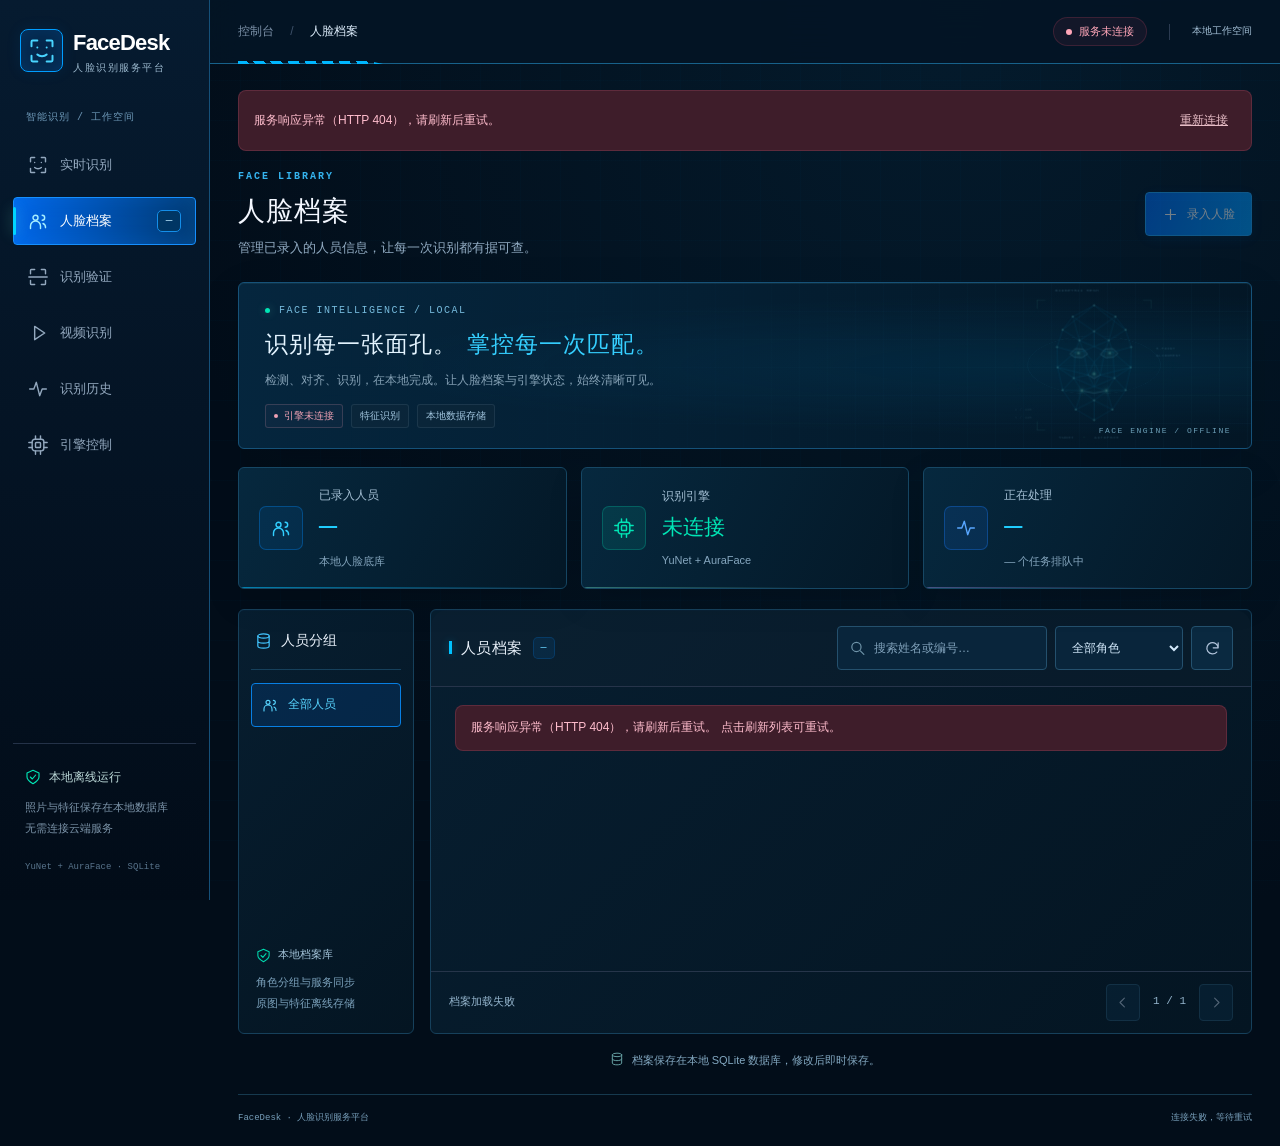
==== commit df7f4974: "refactor(project): 将项目重命名为 facedesk-api - 修改 Maven artifactId、name 和 description 为 facedesk-api - 更新" ====
--- a/src/main/resources/static/index.html
+++ b/src/main/resources/static/index.html
@@ -4,7 +4,7 @@
   <meta charset="utf-8">
   <meta name="viewport" content="width=device-width, initial-scale=1">
   <meta name="color-scheme" content="dark">
-  <title>FaceDesk · 人脸服务管理</title>
+  <title>FaceDesk · 人脸识别服务平台</title>
   <link rel="icon" href="data:image/svg+xml,%3Csvg xmlns='http://www.w3.org/2000/svg' viewBox='0 0 40 40'%3E%3Crect width='40' height='40' rx='12' fill='%230f766e'/%3E%3Cpath d='M10 16v-6h6m8 0h6v6m0 8v6h-6m-8 0h-6v-6' fill='none' stroke='white' stroke-width='3'/%3E%3C/svg%3E">
   <link rel="stylesheet" href="./styles.css">
   <link rel="stylesheet" href="./console.css">
@@ -45,7 +45,7 @@
   </symbol>
 </defs></svg>
 <aside class="sidebar">
-  <a href="#faces" class="brand"><span class="brand-mark"><svg><use href="#i-face"/></svg></span><span>FaceDesk<small>人脸服务管理</small></span></a>
+  <a href="#faces" class="brand"><span class="brand-mark"><svg><use href="#i-face"/></svg></span><span>FaceDesk<small>人脸识别服务平台</small></span></a>
   <div class="nav-caption">智能识别 / 工作空间</div>
   <nav aria-label="主要导航">
     <a href="#live" data-route="live" class="nav-item"><svg><use href="#i-face"/></svg><span>实时识别</span></a>
@@ -127,7 +127,7 @@
       <section class="panel live-captures"><div class="panel-toolbar"><div class="panel-title"><h2>实时人脸抓拍</h2><span class="count-chip">最近 12 次检测</span></div><span class="subtle">匹配分数为余弦相似度</span></div><p class="section-note video-results-note">未匹配抓拍可点击“录入档案”。悬停或聚焦抓拍列表时暂停列表更新，实时识别继续。</p><div class="empty-state" id="live-captures-empty"><span class="empty-symbol"><svg><use href="#i-face"/></svg></span><h3>等待人脸进入画面</h3><p>摄像头连接后，这里会显示实时抓拍与匹配结果。</p></div><div id="live-capture-grid" class="video-result-grid"></div></section><p class="section-note live-note">USB 访问要求 HTTPS 或 localhost。实际识别频率取决于推理耗时与网络；RTSP 显示最新已识别画面。遮挡、模糊或人脸过小可能导致漏检。</p>
     </section>
     <section class="view" id="view-person" hidden><div class="page-heading"><div><div class="eyebrow">PERSON / REFERENCE LIBRARY</div><h1 id="person-title">人员档案详情</h1><p>查看档案与关联识别记录，补充不同角度、光照的参考照片。</p></div><a class="btn" href="#faces">返回档案列表</a></div><div class="notice error" id="person-error" role="alert" hidden></div><div id="person-content" hidden><div class="person-layout"><section class="panel person-portrait"><div class="section-heading"><h2>档案主照片</h2><button class="btn" id="person-edit" type="button">编辑档案</button></div><img id="person-image" alt="人员档案主照片"><div class="person-face-crop"><canvas id="person-crop" hidden></canvas><p id="person-crop-note">正在读取人脸区域…</p></div></section><section class="panel person-metadata"><div class="section-heading"><h2>档案信息</h2><span class="badge neutral" id="person-sample-count">—</span></div><dl id="person-fields"></dl><div class="soft-note"><svg><use href="#i-info"/></svg><span>建议补充 2～4 张同一人员的清晰照片，覆盖正脸、轻微侧脸及当前摄像头光照。每张须单人、无遮挡；不会降低匹配阈值。</span></div></section></div><section class="panel person-references"><div class="panel-toolbar"><div class="panel-title"><h2>附加参考照片</h2></div><form id="person-reference-form"><label><span class="sr-only">选择参考照片</span><input id="person-reference-file" type="file" accept="image/jpeg,image/png" required></label><button class="btn primary" id="person-reference-submit" type="submit">添加参考照片</button></form></div><p class="section-note person-note">含主照片最多 5 张。新增照片须通过单人检测及与已有样本的相似度校验；更换主照片会清空附加照片。</p><div id="person-reference-grid" class="person-reference-grid"></div></section><section class="panel person-history"><div class="panel-toolbar"><div class="panel-title"><h2>关联识别历史</h2></div><span class="subtle">按角色与编号精确关联</span></div><div id="person-history-rows"></div><div class="pagination"><span id="person-history-summary">—</span><div><button class="btn" id="person-history-prev" type="button">上一页</button><span id="person-history-page">—</span><button class="btn" id="person-history-next" type="button">下一页</button></div></div></section></div></section>
-    <footer class="page-footer"><span>FaceDesk · 本地人脸服务</span><span id="last-sync">等待服务连接</span></footer>
+    <footer class="page-footer"><span>FaceDesk · 人脸识别服务平台</span><span id="last-sync">等待服务连接</span></footer>
   </main>
 </div>
 <dialog id="face-dialog" aria-labelledby="face-dialog-title"><form id="face-form"><div class="dialog-heading"><div><div class="eyebrow">PERSON PROFILE</div><h2 id="face-dialog-title">录入人脸</h2></div><button type="button" class="btn icon-btn" data-close="face-dialog" aria-label="关闭录入窗口"><svg><use href="#i-x"/></svg></button></div><div class="dialog-body"><label class="upload-zone profile-upload" id="profile-upload" for="profile-file"><img id="profile-preview" alt="人员照片预览" hidden><span class="upload-content"><span class="upload-icon"><svg><use href="#i-upload"/></svg></span><strong>上传人脸照片</strong><small>JPG / PNG · 最大 10 MB</small></span><input type="file" id="profile-file" accept="image/jpeg,image/png"></label><div class="profile-fields"><label class="field">姓名<input id="profile-name" name="name" maxlength="128" placeholder="输入人员姓名" autocomplete="off"></label><label class="field">人员角色 <span class="required">*</span><select id="profile-role" name="role" required></select></label><label class="field">人员编号 <span class="required">*</span><input id="profile-code" name="code" required maxlength="128" placeholder="输入唯一编号" autocomplete="off"></label><p id="profile-hint" class="section-note">使用清晰的单人照片。同角色、同编号会更新已有档案。</p></div></div><div id="profile-error" class="notice error" role="alert" hidden></div><div class="dialog-footer"><button type="button" class="btn" data-close="face-dialog">取消</button><button class="btn primary" type="submit" id="profile-submit">保存档案</button></div></form></dialog>
